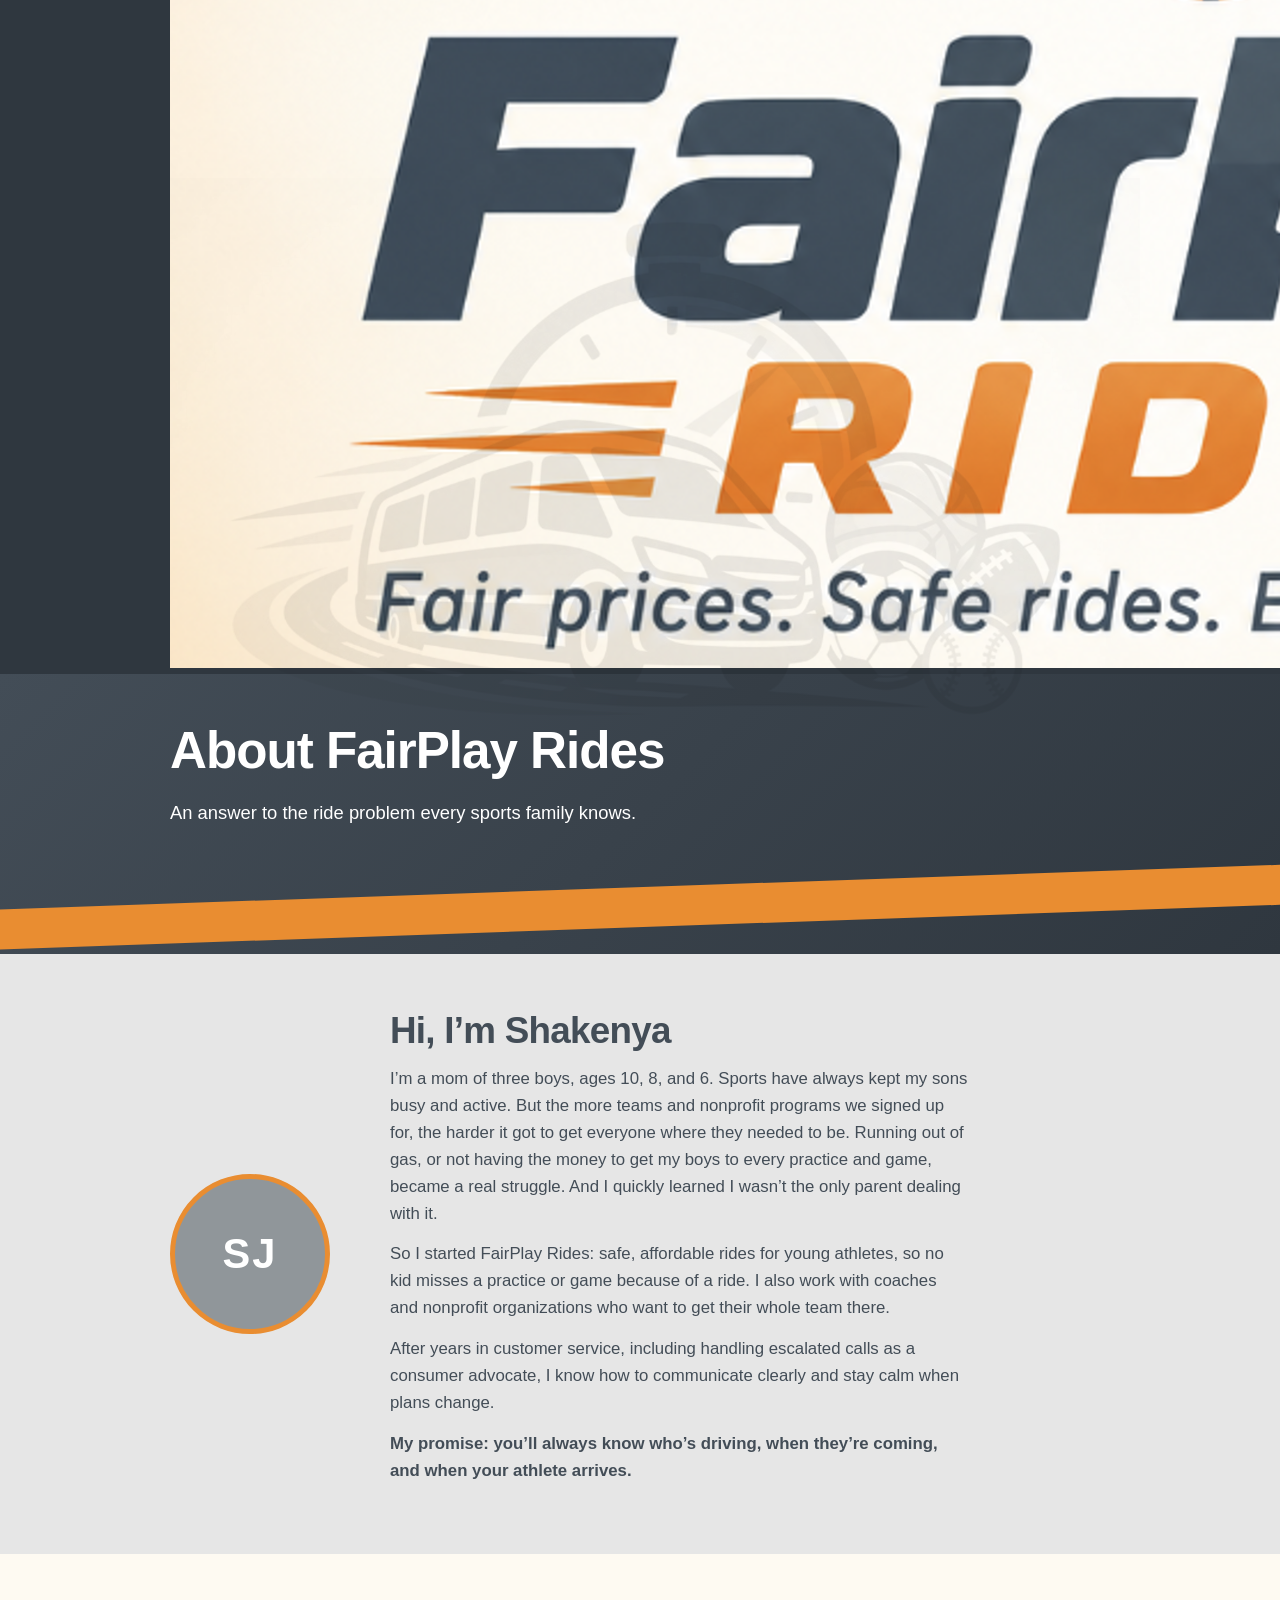
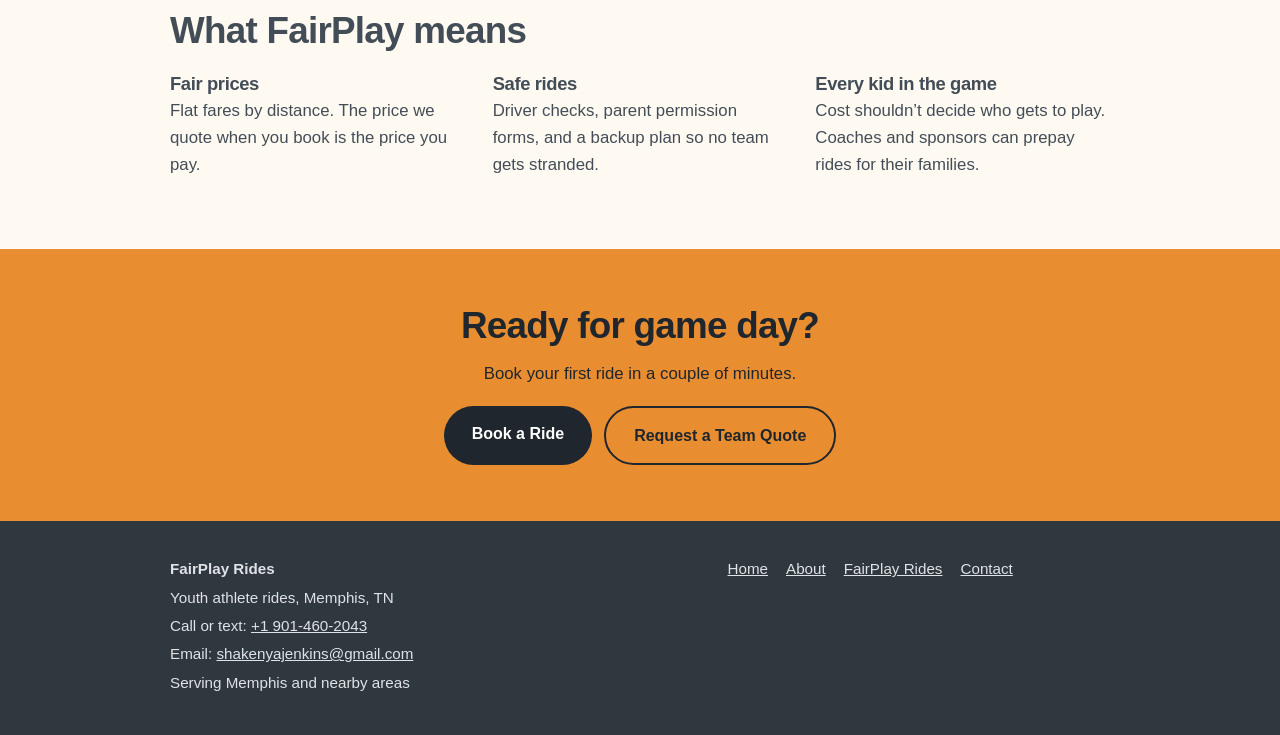
==== about.html @ e32a70b5 "update header links and logo for improved navigation and branding consistency" ====
<!DOCTYPE html>
<html lang="en">
<head>
<meta charset="utf-8">
<meta name="viewport" content="width=device-width, initial-scale=1">
<!-- EDIT: the title shown on the browser tab -->
<title>About | FairPlay Rides</title>
<meta name="description" content="Meet the mom behind FairPlay Rides, safe and affordable rides for young athletes in Memphis.">
<link rel="stylesheet" href="styles.css">
<link rel="stylesheet" href="branding.css">
</head>
<body>
<!-- ============ HEADER ============ -->
<!-- EDIT: every "Book a Ride" button points to #contact for now.
     WHEN your Jotform is ready: search this file for  href="#contact"  on the
     Book a Ride buttons and replace it with your Jotform link. -->
<header class="site-header">
  <div class="wrap">
    <a class="logo" href="#top" aria-label="FairPlay Rides home">
      <img src="2logo.png" alt="FairPlay Rides">
    </a>
    <button class="menu-btn" aria-expanded="false" aria-controls="nav">Menu</button>
    <nav id="nav" aria-label="Main">
      <a href="#how">How It Works</a>
      <a href="#pricing">Pricing</a>
      <a href="#safety">Safety and Trust</a>
      <a href="#teams">Teams and Sponsors</a>
      <a href="#faq">FAQ</a>
      <a href="#about">About</a>
      <a class="btn btn-orange" href="#contact">Book a Ride</a>
    </nav>
  </div>
</header>


<main>
<section class="hero small">
  <div class="wrap">
    <h1>About FairPlay Rides</h1>
    <p class="sub lead">An answer to the ride problem every sports family knows.</p>
  </div>
</section>

<section class="about">
  <div class="wrap">
    <!-- WHEN your photo is ready: delete the placeholder <div> below and put this line in its place
         (change the file name if yours differs):
         <img class="photo" src="photo.jpg" alt="Photo of Shakenya Jenkins, owner of FairPlay Rides"> -->
    <div class="photo" role="img" aria-label="Placeholder for Shakenya Jenkins photo">SJ</div>
    <div>
      <h2>Hi, I’m Shakenya</h2>
      <!-- EDIT: your story. Remove the boys’ ages if you would rather not share them. -->
      <p>I’m a mom of three boys, ages 10, 8, and 6. Sports have always kept my sons busy and active. But the more teams and nonprofit programs we signed up for, the harder it got to get everyone where they needed to be. Running out of gas, or not having the money to get my boys to every practice and game, became a real struggle. And I quickly learned I wasn’t the only parent dealing with it.</p>
      <p>So I started FairPlay Rides: safe, affordable rides for young athletes, so no kid misses a practice or game because of a ride. I also work with coaches and nonprofit organizations who want to get their whole team there.</p>
      <p>After years in customer service, including handling escalated calls as a consumer advocate, I know how to communicate clearly and stay calm when plans change.</p>
      <p class="promise">My promise: you’ll always know who’s driving, when they’re coming, and when your athlete arrives.</p>
    </div>
  </div>
</section>

<section class="safety">
  <div class="wrap">
    <h2>What FairPlay means</h2>
    <div class="three">
      <div><h3>Fair prices</h3><p>Flat fares by distance. The price we quote when you book is the price you pay.</p></div>
      <!-- ONLY KEEP these safety words once checks, permission forms, and the backup plan are in place -->
      <div><h3>Safe rides</h3><p>Driver checks, parent permission forms, and a backup plan so no team gets stranded.</p></div>
      <div><h3>Every kid in the game</h3><p>Cost shouldn’t decide who gets to play. Coaches and sponsors can prepay rides for their families.</p></div>
    </div>
  </div>
</section>

<section class="final">
  <div class="wrap">
    <h2>Ready for game day?</h2>
    <p>Book your first ride in a couple of minutes.</p>
    <div class="btn-row">
      <a class="btn btn-orange" href="contact.html">Book a Ride</a>
      <a class="btn btn-outline" href="contact.html">Request a Team Quote</a>
    </div>
  </div>
</section>
</main>

<footer>
  <div class="wrap">
    <div>
      <p><b>FairPlay Rides</b></p>
      <p>Youth athlete rides, Memphis, TN</p>
      <!-- EDIT: phone appears twice (tel: link AND visible text); email appears twice (mailto: link AND visible text) -->
      <p>Call or text: <a href="tel:+19014602043">+1 901-460-2043</a></p>
      <p>Email: <a href="mailto:shakenyajenkins@gmail.com">shakenyajenkins@gmail.com</a></p>
      <p>Serving Memphis and nearby areas</p>
    </div>
    <ul>
      <li><a href="index.html">Home</a></li>
      <li><a href="about.html">About</a></li>
      <li><a href="fairplay-rides.html">FairPlay Rides</a></li>
      <li><a href="contact.html">Contact</a></li>
    </ul>
  </div>
</footer>

<!-- STICKY BAR (phones) -->
<div class="bar"><a class="btn btn-orange" href="contact.html">Book a Ride</a></div>

<script src="script.js"></script>
</body>
</html>
---- styles.css ----
/* OPTIONAL: use your real Sprite Graffiti font.
   1. Put your font file (for example SpriteGraffiti.woff2) in this same folder.
   2. Copy the block below OUTSIDE this comment and match the file name:

   @font-face {
     font-family: "Sprite Graffiti";
     src: url("SpriteGraffiti.woff2") format("woff2");
     font-display: swap;
   }
*/

/* COLORS: change a color once here and it updates everywhere */
:root {
  --blue: #434d57;      /* gray blue: main color */
  --deep: #2f373f;      /* darker gray blue: dark sections */
  --orange: #e98d31;    /* Game Day Orange: accents and buttons */
  --gray: #90969a;      /* gray: secondary text */
  --page: #e6e6e6;      /* light gray page background */
  --card: #fefaf2;      /* light orange cream sections */
  --ink: #1f262d;       /* text on orange buttons */
}

* { box-sizing: border-box; }
html { scroll-behavior: smooth; scroll-padding-top: 76px; }
@media (prefers-reduced-motion: reduce) { html { scroll-behavior: auto; } }

body {
  margin: 0;
  background: var(--page);
  color: var(--blue);
  font-family: "Trebuchet MS", Verdana, sans-serif;
  font-size: 1.05rem;
  line-height: 1.6;
}

/* Headings use Sprite Graffiti if you added it, otherwise a bold fallback */
h1, h2, h3, .logo {
  font-family: "Sprite Graffiti", "Trebuchet MS", Verdana, sans-serif;
  letter-spacing: -0.02em;
  line-height: 1.15;
  margin: 0;
}
h2 { font-size: clamp(1.6rem, 4.5vw, 2.3rem); margin-bottom: 14px; }
h3 { font-size: 1.15rem; margin-bottom: 4px; }
p { margin: 0 0 14px; max-width: 62ch; }
a { color: inherit; }
a:focus-visible, button:focus-visible, summary:focus-visible {
  outline: 3px solid var(--orange);
  outline-offset: 3px;
}

.wrap { max-width: 980px; margin: 0 auto; padding: 0 20px; }
section { padding: 56px 0; }

/* BUTTONS */
.btn {
  display: inline-block;
  padding: 15px 28px;
  border-radius: 999px;
  font-weight: bold;
  font-size: 1rem;
  text-decoration: none;
  text-align: center;
}
.btn-orange { background: var(--orange); color: var(--ink); }
.btn-outline { border: 2px solid currentColor; }
.btn-row { display: flex; flex-wrap: wrap; gap: 12px; margin-top: 8px; }

/* HEADER */
.site-header {
  position: sticky; top: 0; z-index: 10;
  background: var(--deep); color: #fff;
}
.site-header .wrap {
  display: flex; align-items: center; justify-content: space-between;
  min-height: 64px;
}
.logo { font-size: 1.5rem; text-decoration: none; letter-spacing: -0.04em; }
.logo span { color: var(--orange); text-shadow: -2px 2px 0 var(--gray); }
.menu-btn {
  background: none; border: 2px solid rgba(255,255,255,.5); color: #fff;
  border-radius: 8px; padding: 8px 12px; font: inherit; font-size: .95rem; cursor: pointer;
}
#nav {
  display: none;
  position: absolute; top: 64px; left: 0; right: 0;
  background: var(--deep); padding: 8px 20px 20px;
  flex-direction: column; gap: 2px;
}
#nav.open { display: flex; }
#nav a { text-decoration: none; padding: 12px 0; border-bottom: 1px solid rgba(255,255,255,.12); }
#nav a.btn { margin-top: 12px; border: 0; }
#nav a[aria-current="page"] { color: var(--orange); font-weight: bold; }
@media (min-width: 860px) {
  .menu-btn { display: none; }
  #nav { display: flex; position: static; flex-direction: row; align-items: center; gap: 22px; padding: 0; background: none; }
  #nav a { padding: 0; border: 0; font-size: .95rem; }
  #nav a.btn { margin: 0; padding: 10px 20px; }
}

/* HERO */
.hero {
  position: relative; overflow: hidden;
  background: linear-gradient(135deg, var(--blue) 0%, var(--deep) 100%);
  color: #fff;
  padding: 64px 0 112px;
}
.hero:after {
  content: ""; position: absolute; left: -10%; right: -10%; bottom: 0;
  height: 40px; background: var(--orange);
  transform: skewY(-2deg); transform-origin: left bottom;
}
.hero h1 { font-size: clamp(2.2rem, 8vw, 4rem); max-width: 13em; margin-bottom: 18px; }
.hero .sub { font-size: 1.15rem; max-width: 34em; margin-bottom: 26px; }
.hero .help { font-size: .95rem; margin: 18px 0 0; }

/* TRUST STRIP */
.trust { background: var(--card); padding: 32px 0; }
.trust .wrap { display: grid; gap: 22px; }
.trust p { margin: 0; font-size: .97rem; }
@media (min-width: 760px) {
  .trust .wrap { grid-template-columns: repeat(3, 1fr); gap: 0; }
  .trust .wrap > div { padding: 0 24px; border-left: 3px solid var(--orange); }
  .trust .wrap > div:first-child { padding-left: 0; border-left: 0; }
}

/* HOW IT WORKS */
.steps { list-style: none; padding: 0; margin: 22px 0 30px; display: grid; gap: 16px; counter-reset: s; }
.steps li { counter-increment: s; padding-left: 52px; position: relative; }
.steps li:before {
  content: counter(s);
  position: absolute; left: 0; top: 0;
  width: 38px; height: 38px; border-radius: 50%;
  background: var(--blue); color: #fff; font-weight: bold;
  display: flex; align-items: center; justify-content: center;
}
.steps b { display: block; }
@media (min-width: 760px) { .steps { grid-template-columns: repeat(3, 1fr); gap: 28px; } }
.serve { border-left: 5px solid var(--orange); padding-left: 18px; }

/* FARE BOARD (pricing) */
.fares { background: var(--deep); color: #fff; }
.fares h2 { color: #fff; }
.board { overflow-x: auto; margin: 22px 0 10px; }
table { width: 100%; min-width: 560px; border-collapse: collapse; }
th, td { text-align: left; padding: 14px 12px; border-bottom: 1px solid rgba(255,255,255,.18); }
th { font-weight: normal; color: #c9ced2; font-size: .9rem; }
td.price { color: var(--orange); font-size: 1.5rem; font-family: "Sprite Graffiti", "Trebuchet MS", Verdana, sans-serif; }
.fares ul { padding-left: 20px; margin: 18px 0; max-width: 62ch; }
.fares li { margin-bottom: 6px; }
.example { background: rgba(255,255,255,.08); border-radius: 12px; padding: 14px 18px; max-width: 62ch; }

/* SAFETY */
.safety { background: var(--card); }
.checks { list-style: none; padding: 0; margin: 18px 0 24px; display: grid; gap: 10px; max-width: 62ch; }
.checks li { padding-left: 34px; position: relative; }
.checks li:before {
  content: ""; position: absolute; left: 4px; top: .35em;
  width: 8px; height: 15px; border: solid var(--orange); border-width: 0 4px 4px 0;
  transform: rotate(40deg);
}

/* TEAMS AND SPONSORS */
.teams { background: var(--blue); color: #fff; }
.teams h2 { color: #fff; }

/* ABOUT */
.about .wrap { display: grid; gap: 26px; align-items: center; }
.photo {
  width: 160px; height: 160px; border-radius: 50%; object-fit: cover;
  border: 5px solid var(--orange); display: flex; align-items: center; justify-content: center;
  background: var(--gray); color: #fff; font-size: 2.6rem; font-weight: bold; letter-spacing: 2px;
}
.promise { font-weight: bold; }
@media (min-width: 760px) { .about .wrap { grid-template-columns: 180px 1fr; gap: 40px; } }

/* FAQ */
.faq { background: var(--card); }
details { border-bottom: 1px solid #ddd2bd; padding: 14px 0; max-width: 70ch; }
summary { cursor: pointer; font-weight: bold; }
details p { margin: 10px 0 0; }

/* FINAL CALL TO ACTION AND FOOTER */
.final { background: var(--orange); color: var(--ink); text-align: center; }
.final p { margin: 0 auto 18px; }
.final .btn-row { justify-content: center; }
.final .btn-orange { background: var(--ink); color: #fff; }
.final .btn-outline { color: var(--ink); }
footer { background: var(--deep); color: #dfe3e6; padding: 36px 0 90px; font-size: .95rem; }
footer .wrap { display: grid; gap: 22px; }
footer p { margin: 0 0 4px; }
footer ul { list-style: none; padding: 0; margin: 0; display: flex; flex-wrap: wrap; gap: 8px 18px; }
@media (min-width: 760px) { footer .wrap { grid-template-columns: 1.4fr 1fr; } footer { padding-bottom: 36px; } }

/* STICKY "BOOK A RIDE" BAR (phones only) */
.bar { display: none; }
@media (max-width: 759px) {
  .bar {
    display: block; position: fixed; left: 0; right: 0; bottom: 0; z-index: 9;
    background: var(--deep); padding: 12px 16px calc(12px + env(safe-area-inset-bottom, 0px));
  }
  .bar a { display: block; }
  .btn-row .btn { width: 100%; }
}

/* EXTRA STYLES FOR THE OTHER PAGES */
.hero.small { padding: 48px 0 100px; }
.hero.small h1 { font-size: clamp(2rem, 7vw, 3.2rem); }
.lead { font-size: 1.15rem; }
.options { display: grid; gap: 18px; margin: 24px 0; }
.option { border-left: 5px solid var(--orange); padding-left: 18px; }
.option h3 { margin-bottom: 2px; }
.option p { margin: 0 0 8px; }
.big-link { font-size: 1.35rem; font-weight: bold; }
.three { display: grid; gap: 22px; margin-top: 20px; }
@media (min-width: 760px) { .three { grid-template-columns: repeat(3, 1fr); gap: 28px; } }
.note { background: var(--card); border-radius: 12px; padding: 16px 20px; max-width: 62ch; }
---- branding.css ----
/* ==========================================================
   BRANDING.CSS  (logo and background silhouette)
   Put this file in the same folder as your pages, next to
   styles.css, 2logo.png and 3logo.png.
   Each page needs this line in its <head>, AFTER styles.css:
   <link rel="stylesheet" href="branding.css">
   ========================================================== */

:root {
  /* EDIT: how strong the background silhouette is.
     0.05 = barely there, 0.08 = soft (recommended), 0.15 = bold */
  --silhouette-strength: 0.11;
}

/* ---------- 1. BACKGROUND SILHOUETTE (3logo.png) ----------
   One big faint copy of the van, stopwatch, and sports balls sits
   behind the page content on EVERY page that links this file. It stays
   in place while the page scrolls, and clicks pass right through it.
   It is turned gray and blended into the page so it reads like a
   silhouette, not a picture. */
body::before {
  content: "";
  position: fixed;
  inset: 0;
  z-index: 50;
  pointer-events: none;
  background: url("3logo.png") center / min(96vw, 1000px) auto no-repeat;
  filter: grayscale(1);
  mix-blend-mode: multiply;     /* the picture's cream background disappears */
  opacity: var(--silhouette-strength);
}

/* On phones, make the silhouette a little larger so it still shows */
@media (max-width: 759px) {
  body::before { background-size: 150vw auto; }
}

/* Printing: no silhouette */
@media print {
  body::before { display: none; }
}

/* ---------- 2. HOMEPAGE LOGO (2logo.png) ----------
   The logo image has a cream background, so it sits on a rounded
   cream plate that looks good on the dark blue hero. */
.hero-grid { display: grid; gap: 28px; align-items: center; }
.hero-grid .logo-plate { order: -1; }          /* logo first on phones */
.logo-plate {
  background: var(--card);
  border-radius: 20px;
  border-top: 8px solid var(--orange);
  padding: 10px 14px;
  max-width: 340px;
  box-shadow: 0 12px 32px rgba(0, 0, 0, .25);
}
.logo-plate img {
  display: block;
  width: 100%;
  height: auto;          /* keeps the logo's shape, no stretching */
}
@media (min-width: 860px) {
  .hero-grid { grid-template-columns: 1.15fr 1fr; gap: 48px; }
  .hero-grid .logo-plate { order: 0; max-width: 440px; justify-self: end; }
}
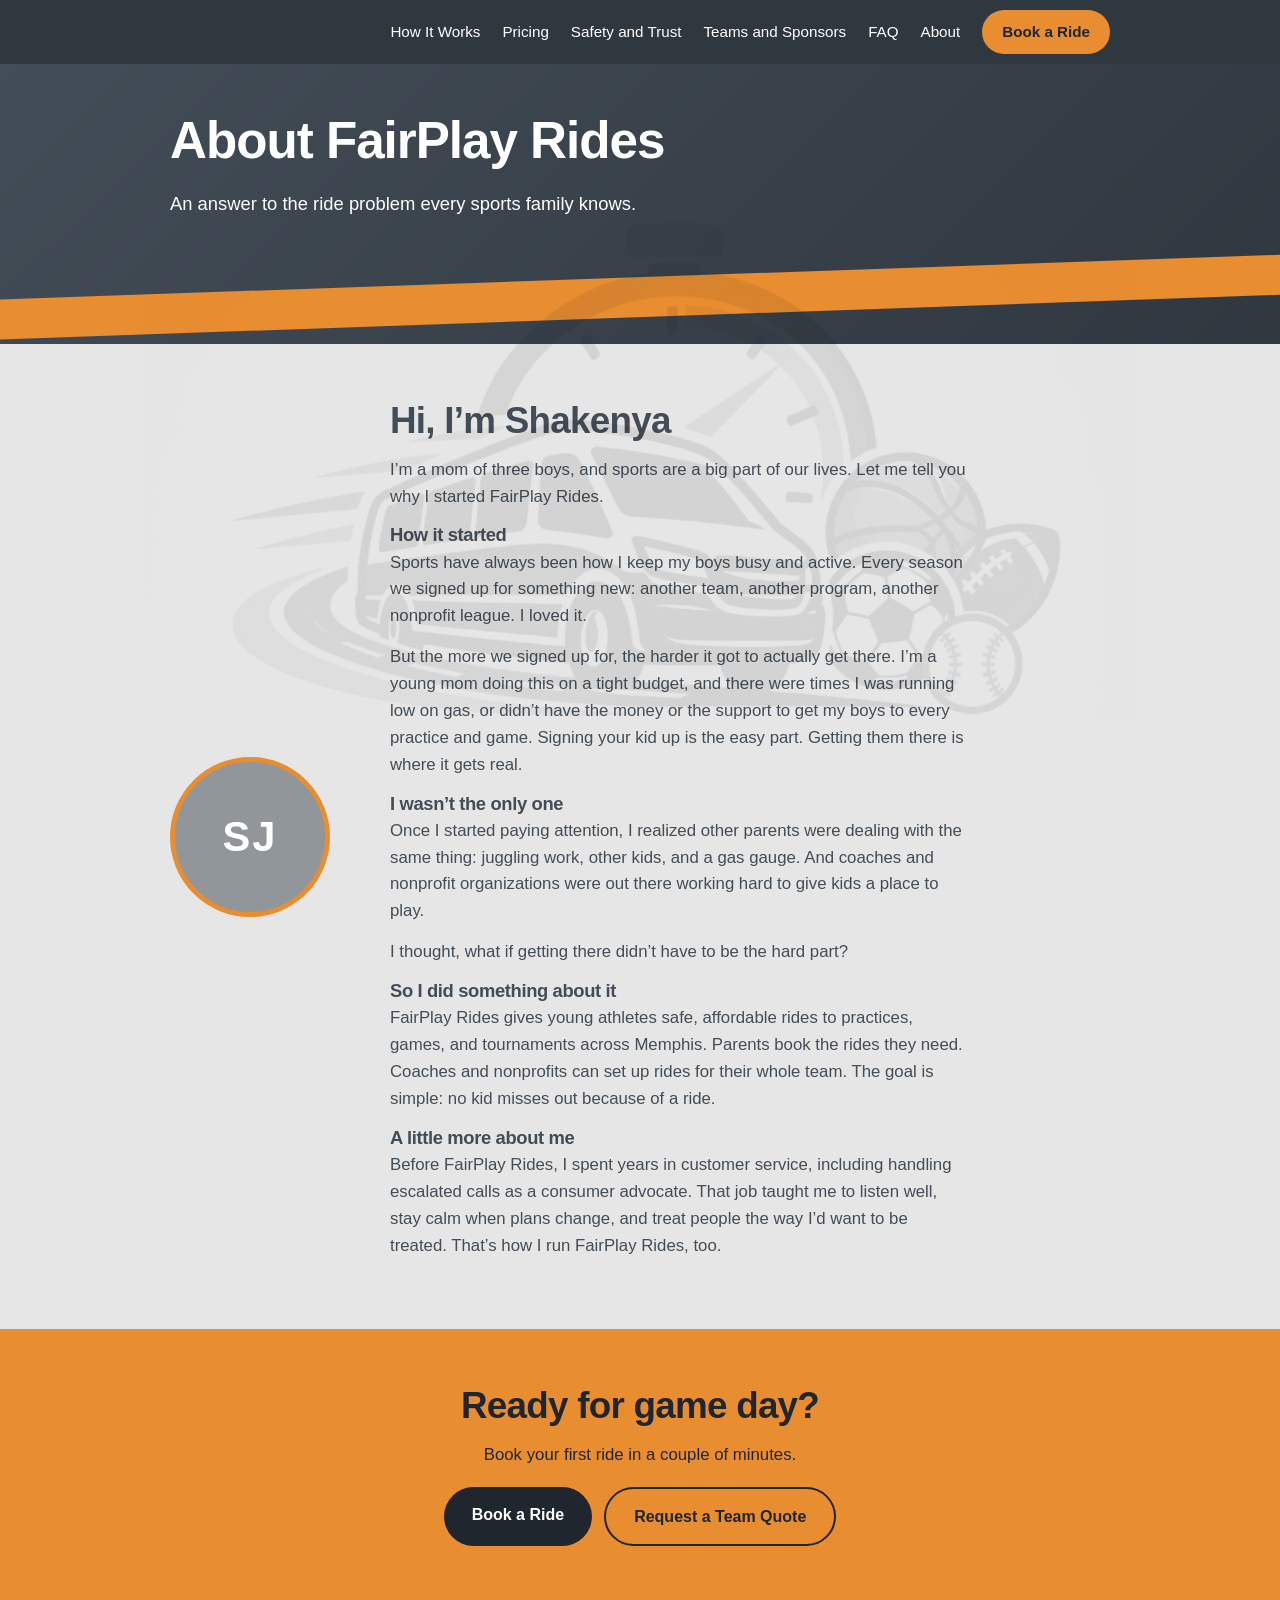
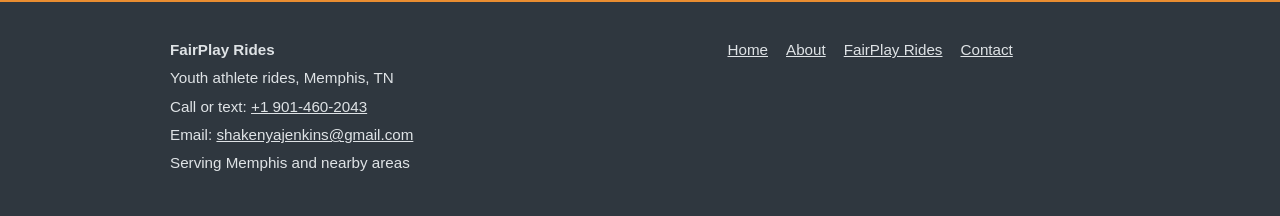
==== commit b9980aaf: "revise about section for clarity and personal storytelling" ====
--- a/about.html
+++ b/about.html
@@ -17,7 +17,6 @@
 <header class="site-header">
   <div class="wrap">
     <a class="logo" href="#top" aria-label="FairPlay Rides home">
-      <img src="2logo.png" alt="FairPlay Rides">
     </a>
     <button class="menu-btn" aria-expanded="false" aria-controls="nav">Menu</button>
     <nav id="nav" aria-label="Main">
@@ -50,22 +49,23 @@
     <div>
       <h2>Hi, I’m Shakenya</h2>
       <!-- EDIT: your story. Remove the boys’ ages if you would rather not share them. -->
-      <p>I’m a mom of three boys, ages 10, 8, and 6. Sports have always kept my sons busy and active. But the more teams and nonprofit programs we signed up for, the harder it got to get everyone where they needed to be. Running out of gas, or not having the money to get my boys to every practice and game, became a real struggle. And I quickly learned I wasn’t the only parent dealing with it.</p>
-      <p>So I started FairPlay Rides: safe, affordable rides for young athletes, so no kid misses a practice or game because of a ride. I also work with coaches and nonprofit organizations who want to get their whole team there.</p>
-      <p>After years in customer service, including handling escalated calls as a consumer advocate, I know how to communicate clearly and stay calm when plans change.</p>
-      <p class="promise">My promise: you’ll always know who’s driving, when they’re coming, and when your athlete arrives.</p>
-    </div>
-  </div>
-</section>
-
-<section class="safety">
-  <div class="wrap">
-    <h2>What FairPlay means</h2>
-    <div class="three">
-      <div><h3>Fair prices</h3><p>Flat fares by distance. The price we quote when you book is the price you pay.</p></div>
-      <!-- ONLY KEEP these safety words once checks, permission forms, and the backup plan are in place -->
-      <div><h3>Safe rides</h3><p>Driver checks, parent permission forms, and a backup plan so no team gets stranded.</p></div>
-      <div><h3>Every kid in the game</h3><p>Cost shouldn’t decide who gets to play. Coaches and sponsors can prepay rides for their families.</p></div>
+      <p>I’m a mom of three boys, and sports are a big part of our lives. Let me tell you why I started FairPlay Rides.</p>
+ 
+      <h3>How it started</h3>
+      <p>Sports have always been how I keep my boys busy and active. Every season we signed up for something new: another team, another program, another nonprofit league. I loved it.</p>
+      <p>But the more we signed up for, the harder it got to actually get there. I’m a young mom doing this on a tight budget, and there were times I was running low on gas, or didn’t have the money or the support to get my boys to every practice and game. Signing your kid up is the easy part. Getting them there is where it gets real.</p>
+      <!-- OPTIONAL: add one true moment here, like a game you almost missed, as a new <p> paragraph.
+           A real detail builds more trust than anything else on this page. -->
+ 
+      <h3>I wasn’t the only one</h3>
+      <p>Once I started paying attention, I realized other parents were dealing with the same thing: juggling work, other kids, and a gas gauge. And coaches and nonprofit organizations were out there working hard to give kids a place to play.</p>
+      <p>I thought, what if getting there didn’t have to be the hard part?</p>
+ 
+      <h3>So I did something about it</h3>
+      <p>FairPlay Rides gives young athletes safe, affordable rides to practices, games, and tournaments across Memphis. Parents book the rides they need. Coaches and nonprofits can set up rides for their whole team. The goal is simple: no kid misses out because of a ride.</p>
+ 
+      <h3>A little more about me</h3>
+      <p>Before FairPlay Rides, I spent years in customer service, including handling escalated calls as a consumer advocate. That job taught me to listen well, stay calm when plans change, and treat people the way I’d want to be treated. That’s how I run FairPlay Rides, too.</p>
     </div>
   </div>
 </section>
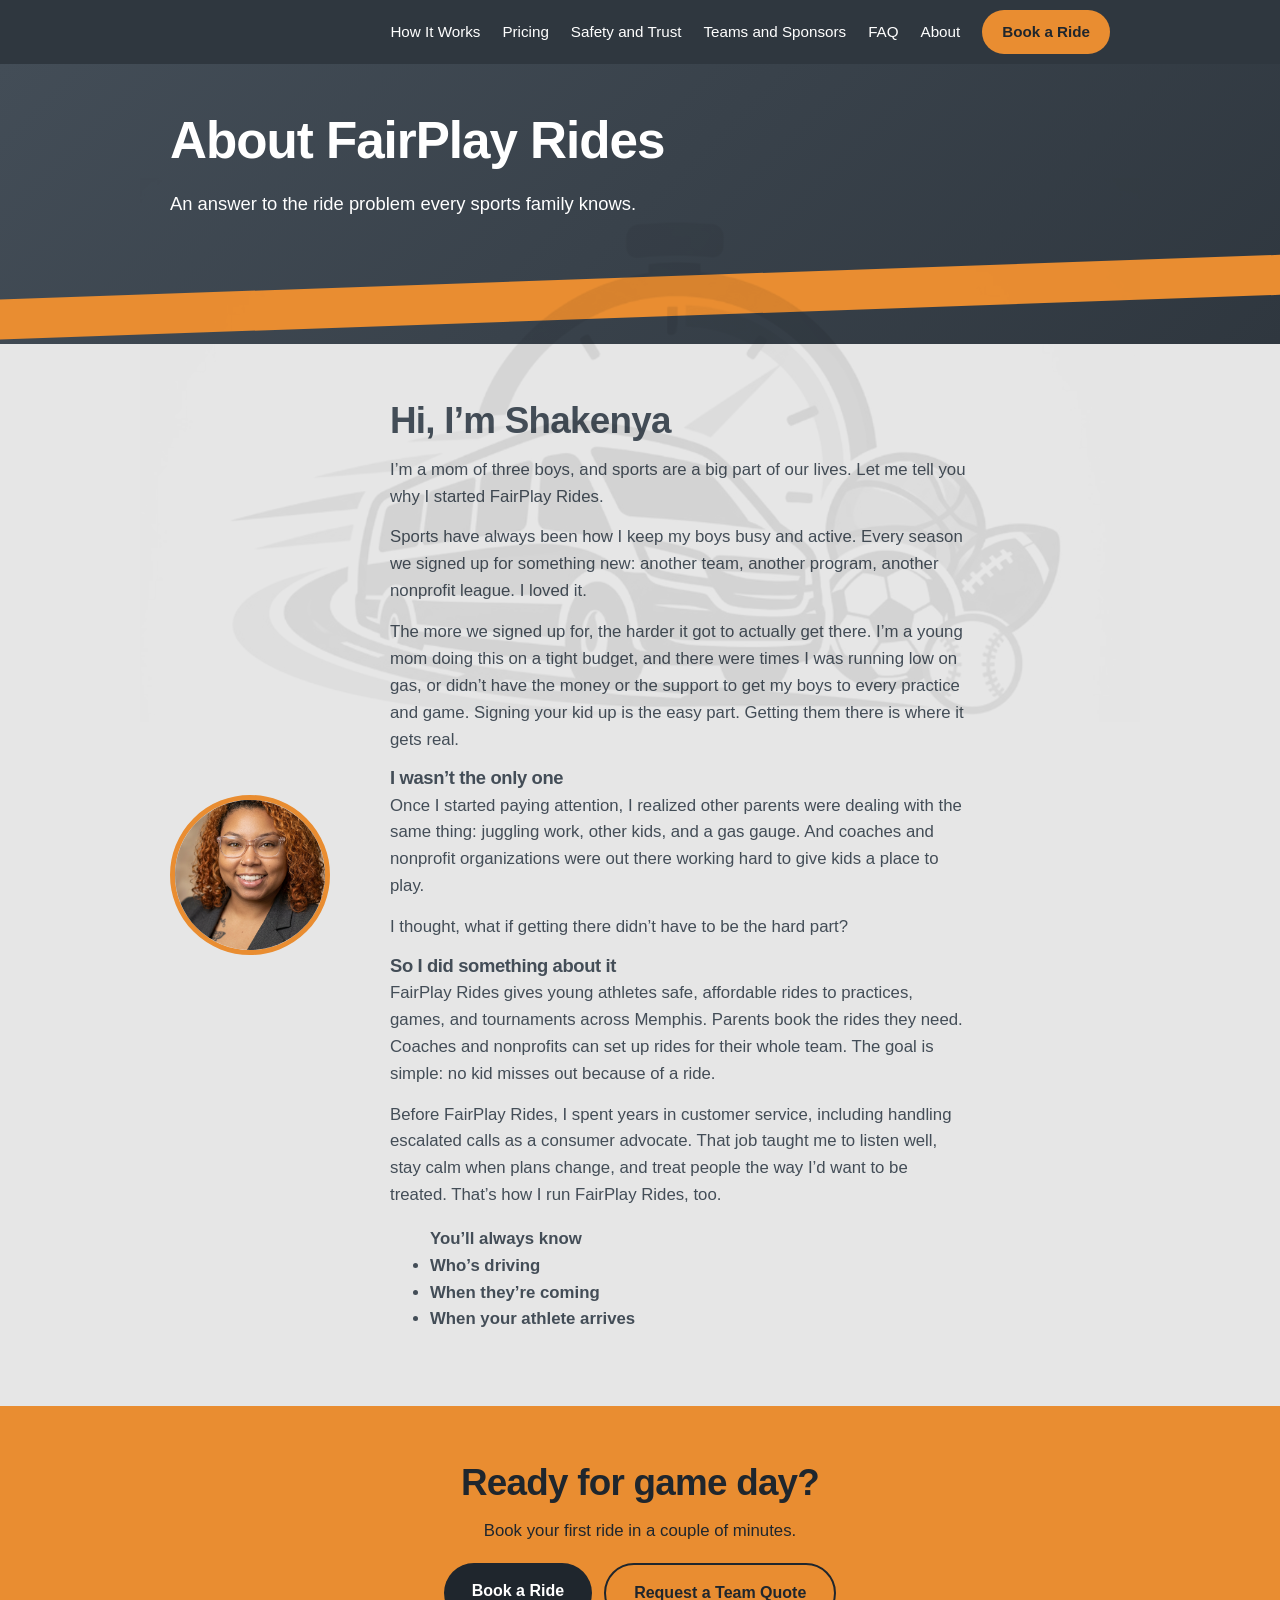
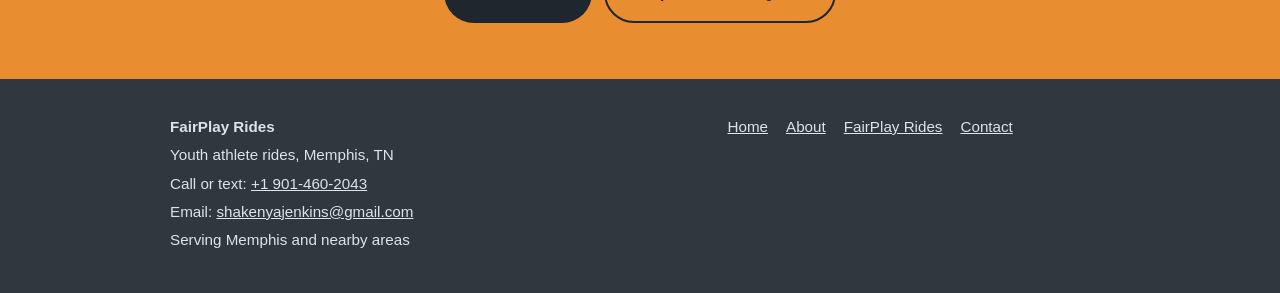
==== commit 3528f6ea: "refactor about section: streamline content and enhance personal storytelling" ====
--- a/about.html
+++ b/about.html
@@ -40,32 +40,28 @@
   </div>
 </section>
 
-<section class="about">
+<section class="about" id="about">
   <div class="wrap">
-    <!-- WHEN your photo is ready: delete the placeholder <div> below and put this line in its place
-         (change the file name if yours differs):
-         <img class="photo" src="photo.jpg" alt="Photo of Shakenya Jenkins, owner of FairPlay Rides"> -->
-    <div class="photo" role="img" aria-label="Placeholder for Shakenya Jenkins photo">SJ</div>
+    <img class="photo" src="photo.jpg.png" alt="Photo of Shakenya Jenkins, owner of FairPlay Rides">
     <div>
       <h2>Hi, I’m Shakenya</h2>
-      <!-- EDIT: your story. Remove the boys’ ages if you would rather not share them. -->
       <p>I’m a mom of three boys, and sports are a big part of our lives. Let me tell you why I started FairPlay Rides.</p>
- 
-      <h3>How it started</h3>
       <p>Sports have always been how I keep my boys busy and active. Every season we signed up for something new: another team, another program, another nonprofit league. I loved it.</p>
-      <p>But the more we signed up for, the harder it got to actually get there. I’m a young mom doing this on a tight budget, and there were times I was running low on gas, or didn’t have the money or the support to get my boys to every practice and game. Signing your kid up is the easy part. Getting them there is where it gets real.</p>
-      <!-- OPTIONAL: add one true moment here, like a game you almost missed, as a new <p> paragraph.
-           A real detail builds more trust than anything else on this page. -->
- 
-      <h3>I wasn’t the only one</h3>
+      <p>The more we signed up for, the harder it got to actually get there. I’m a young mom doing this on a tight budget, and there were times I was running low on gas, or didn’t have the money or the support to get my boys to every practice and game. Signing your kid up is the easy part. Getting them there is where it gets real.</p>
+       <h3>I wasn’t the only one</h3>
       <p>Once I started paying attention, I realized other parents were dealing with the same thing: juggling work, other kids, and a gas gauge. And coaches and nonprofit organizations were out there working hard to give kids a place to play.</p>
       <p>I thought, what if getting there didn’t have to be the hard part?</p>
  
       <h3>So I did something about it</h3>
       <p>FairPlay Rides gives young athletes safe, affordable rides to practices, games, and tournaments across Memphis. Parents book the rides they need. Coaches and nonprofits can set up rides for their whole team. The goal is simple: no kid misses out because of a ride.</p>
  
-      <h3>A little more about me</h3>
       <p>Before FairPlay Rides, I spent years in customer service, including handling escalated calls as a consumer advocate. That job taught me to listen well, stay calm when plans change, and treat people the way I’d want to be treated. That’s how I run FairPlay Rides, too.</p>
+     
+      <ul class="promise">You’ll always know  
+        <li>Who’s driving</li>
+                <li>When they’re coming</li>
+        <li>When your athlete arrives</li>
+      </ul>
     </div>
   </div>
 </section>
@@ -105,5 +101,6 @@
 <div class="bar"><a class="btn btn-orange" href="contact.html">Book a Ride</a></div>
 
 <script src="script.js"></script>
+<script src="about.js"></script>
 </body>
 </html>
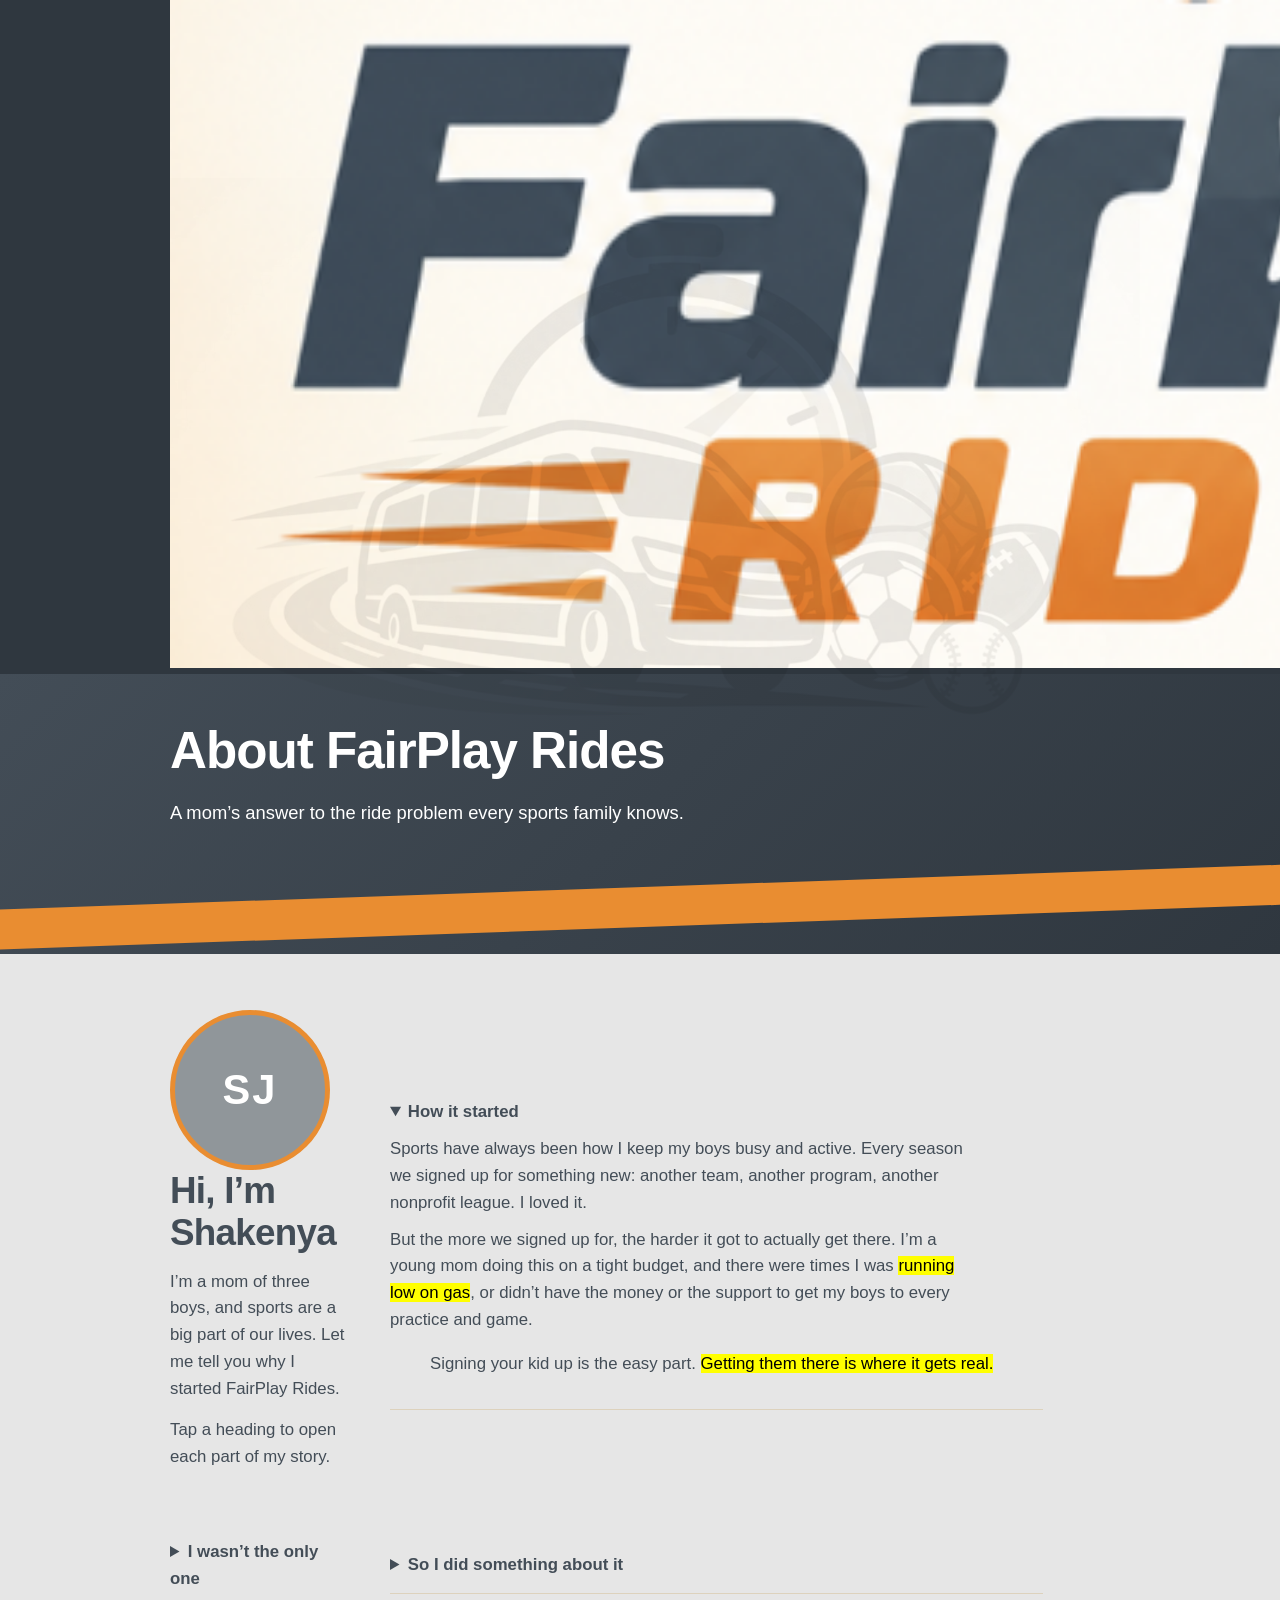
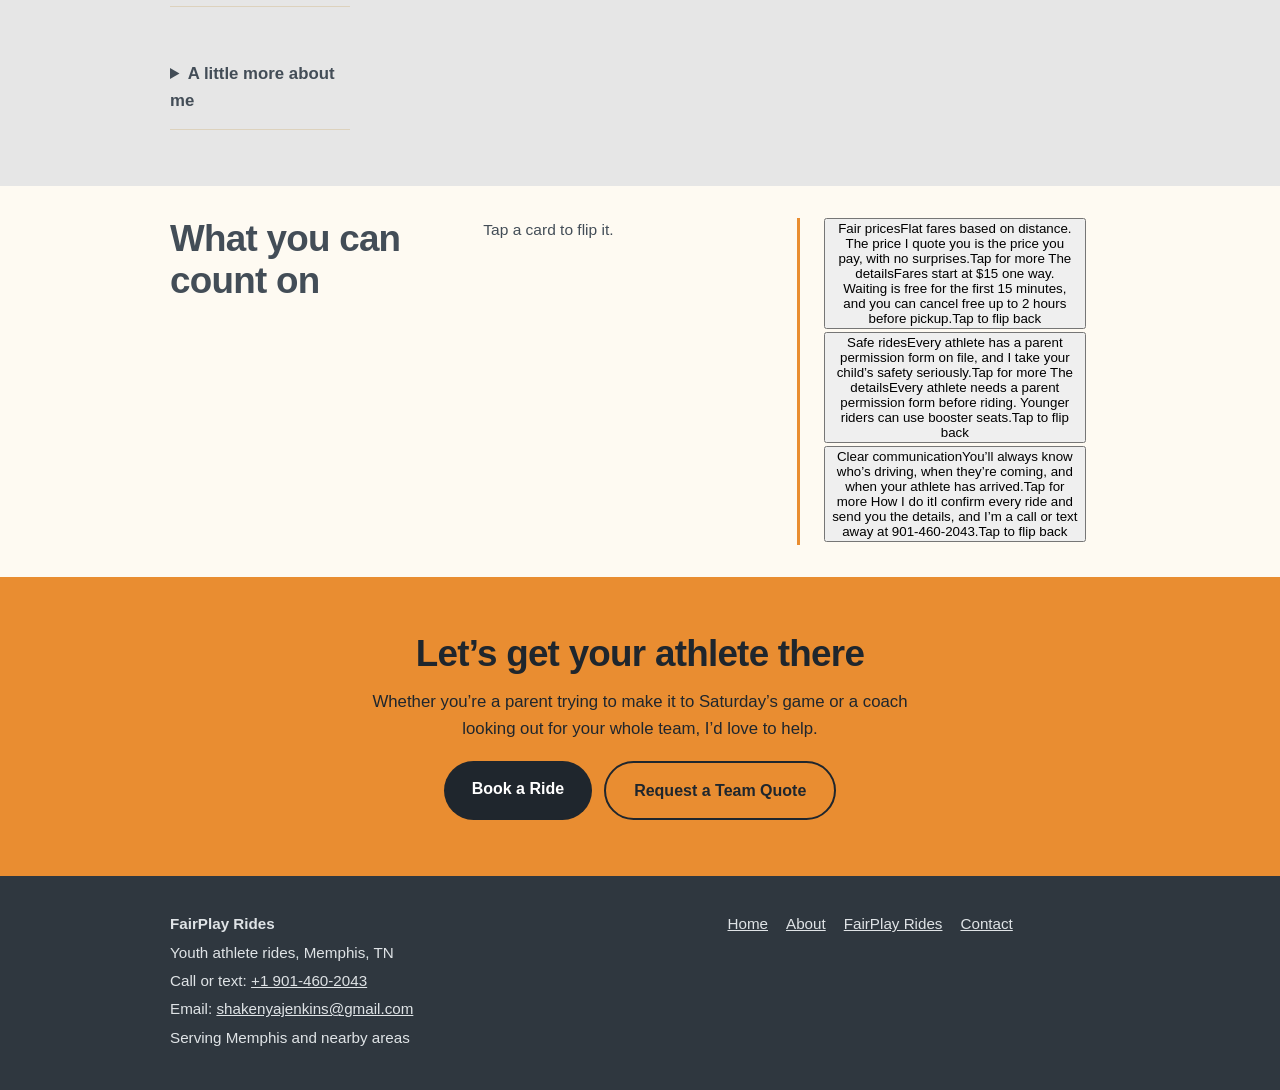
==== commit 5fd6d9c3: "feat: add About and FairPlay Rides pages with structured content and navigation" ====
--- a/about.html
+++ b/about.html
@@ -3,73 +3,126 @@
 <head>
 <meta charset="utf-8">
 <meta name="viewport" content="width=device-width, initial-scale=1">
+
 <!-- EDIT: the title shown on the browser tab -->
 <title>About | FairPlay Rides</title>
 <meta name="description" content="Meet the mom behind FairPlay Rides, safe and affordable rides for young athletes in Memphis.">
+
 <link rel="stylesheet" href="styles.css">
 <link rel="stylesheet" href="branding.css">
+<!-- Lets the slide-in effects switch on. Leave this line here. -->
+<script>document.documentElement.className += " js";</script>
 </head>
+
 <body>
-<!-- ============ HEADER ============ -->
-<!-- EDIT: every "Book a Ride" button points to #contact for now.
-     WHEN your Jotform is ready: search this file for  href="#contact"  on the
-     Book a Ride buttons and replace it with your Jotform link. -->
+<!-- MENU: same menu on every page. Change a label (the words) or a link (the file name) here. -->
 <header class="site-header">
   <div class="wrap">
-    <a class="logo" href="#top" aria-label="FairPlay Rides home">
+    <a class="logo" href="index.html" aria-label="FairPlay Rides home">
+      <img src="2logo.png" alt="FairPlay Rides" width="2095" height="668">
     </a>
     <button class="menu-btn" aria-expanded="false" aria-controls="nav">Menu</button>
     <nav id="nav" aria-label="Main">
-      <a href="#how">How It Works</a>
-      <a href="#pricing">Pricing</a>
-      <a href="#safety">Safety and Trust</a>
-      <a href="#teams">Teams and Sponsors</a>
-      <a href="#faq">FAQ</a>
-      <a href="#about">About</a>
-      <a class="btn btn-orange" href="#contact">Book a Ride</a>
+      <a href="index.html">Home</a>
+      <a href="about.html" aria-current="page">About</a>
+      <a href="fairplay-rides.html">FairPlay Rides</a>
+      <a href="contact.html">Contact</a>
+      <a class="btn btn-orange" href="contact.html">Book a Ride</a>
     </nav>
   </div>
 </header>
 
+<main>
 
-<main>
 <section class="hero small">
   <div class="wrap">
     <h1>About FairPlay Rides</h1>
-    <p class="sub lead">An answer to the ride problem every sports family knows.</p>
+    <p class="sub lead">A mom’s answer to the ride problem every sports family knows.</p>
   </div>
 </section>
 
-<section class="about" id="about">
+<section class="about jersey">
   <div class="wrap">
-    <img class="photo" src="photo.jpg.png" alt="Photo of Shakenya Jenkins, owner of FairPlay Rides">
-    <div>
-      <h2>Hi, I’m Shakenya</h2>
-      <p>I’m a mom of three boys, and sports are a big part of our lives. Let me tell you why I started FairPlay Rides.</p>
-      <p>Sports have always been how I keep my boys busy and active. Every season we signed up for something new: another team, another program, another nonprofit league. I loved it.</p>
-      <p>The more we signed up for, the harder it got to actually get there. I’m a young mom doing this on a tight budget, and there were times I was running low on gas, or didn’t have the money or the support to get my boys to every practice and game. Signing your kid up is the easy part. Getting them there is where it gets real.</p>
-       <h3>I wasn’t the only one</h3>
-      <p>Once I started paying attention, I realized other parents were dealing with the same thing: juggling work, other kids, and a gas gauge. And coaches and nonprofit organizations were out there working hard to give kids a place to play.</p>
-      <p>I thought, what if getting there didn’t have to be the hard part?</p>
- 
-      <h3>So I did something about it</h3>
-      <p>FairPlay Rides gives young athletes safe, affordable rides to practices, games, and tournaments across Memphis. Parents book the rides they need. Coaches and nonprofits can set up rides for their whole team. The goal is simple: no kid misses out because of a ride.</p>
- 
-      <p>Before FairPlay Rides, I spent years in customer service, including handling escalated calls as a consumer advocate. That job taught me to listen well, stay calm when plans change, and treat people the way I’d want to be treated. That’s how I run FairPlay Rides, too.</p>
-     
-      <ul class="promise">You’ll always know  
-        <li>Who’s driving</li>
-                <li>When they’re coming</li>
-        <li>When your athlete arrives</li>
-      </ul>
+    <div class="intro">
+      <!-- WHEN your photo is ready: delete the placeholder <div> below and put this line in its place
+           (change the file name if yours differs):
+           <img class="photo" src="photo.jpg" alt="Photo of Shakenya Jenkins, owner of FairPlay Rides"> -->
+      <div class="photo" role="img" aria-label="Placeholder for Shakenya Jenkins photo">SJ</div>
+      <div>
+        <h2 class="reveal">Hi, I’m Shakenya</h2>
+        <p>I’m a mom of three boys, and sports are a big part of our lives. Let me tell you why I started FairPlay Rides.</p>
+        <p class="hint">Tap a heading to open each part of my story.</p>
+      </div>
+    </div>
+
+      <details class="play" open>
+        <summary><span class="t">How it started</span></summary>
+        <div class="play-body">
+          <p class="reveal">Sports have always been how I keep my boys busy and active. Every season we signed up for something new: another team, another program, another nonprofit league. I loved it.</p>
+          <p class="reveal">But the more we signed up for, the harder it got to actually get there. I’m a young mom doing this on a tight budget, and there were times I was <mark class="hl">running low on gas</mark>, or didn’t have the money or the support to get my boys to every practice and game.</p>
+          <blockquote class="pull reveal">Signing your kid up is the easy part. <mark class="hl">Getting them there is where it gets real.</mark></blockquote>
+          <!-- OPTIONAL: add one true moment here, like a game you almost missed, as a new <p class="reveal"> paragraph.
+               A real detail builds more trust than anything else on this page. -->
+        </div>
+      </details>
+      <details class="play">
+        <summary><span class="t">I wasn’t the only one</span></summary>
+        <div class="play-body">
+          <p class="reveal">Once I started paying attention, I realized other parents were dealing with the same thing: juggling work, other kids, and a gas gauge. And coaches and nonprofit organizations were out there working hard to <mark class="hl">give kids a place to play</mark>.</p>
+          <blockquote class="pull reveal">I thought, <mark class="hl">what if getting there didn’t have to be the hard part?</mark></blockquote>
+        </div>
+      </details>
+      <details class="play">
+        <summary><span class="t">So I did something about it</span></summary>
+        <div class="play-body">
+          <p class="reveal">FairPlay Rides gives young athletes <mark class="hl">safe, affordable rides</mark> to practices, games, and tournaments across Memphis. Parents book the rides they need. Coaches and nonprofits can set up rides for their whole team.</p>
+          <blockquote class="pull reveal">The goal is simple: <mark class="hl">no kid misses out because of a ride.</mark></blockquote>
+        </div>
+      </details>
+      <details class="play">
+        <summary><span class="t">A little more about me</span></summary>
+        <div class="play-body">
+          <p class="reveal">Before FairPlay Rides, I spent years in customer service, including handling escalated calls as a consumer advocate. That job taught me to <mark class="hl">listen well and stay calm when plans change</mark>.</p>
+          <blockquote class="pull reveal">Treat people <mark class="hl">the way I’d want to be treated.</mark></blockquote>
+          <p class="reveal">That’s how I run FairPlay Rides, too.</p>
+        </div>
+      </details>
+  </div>
+</section>
+
+<!-- ============ WHAT YOU CAN COUNT ON (flip cards) ============ -->
+<section class="trust jersey">
+  <div class="wrap">
+    <h2 class="reveal">What you can count on</h2>
+    <p class="hint">Tap a card to flip it.</p>
+    <div class="flips">
+      <button type="button" class="flip" aria-pressed="false">
+        <span class="flip-inner">
+          <span class="face front"><span class="flip-title">Fair prices</span><span class="flip-text">Flat fares based on distance. The price I quote you is the price you pay, with no surprises.</span><span class="flip-hint">Tap for more</span></span>
+          <span class="face back"><span class="flip-title">The details</span><span class="flip-text">Fares start at $15 one way. Waiting is free for the first 15 minutes, and you can cancel free up to 2 hours before pickup.</span><span class="flip-hint">Tap to flip back</span></span>
+        </span>
+      </button>
+      <!-- ONLY ADD driver checks, insurance, or backup drivers here once they are actually in place -->
+      <button type="button" class="flip" aria-pressed="false">
+        <span class="flip-inner">
+          <span class="face front"><span class="flip-title">Safe rides</span><span class="flip-text">Every athlete has a parent permission form on file, and I take your child’s safety seriously.</span><span class="flip-hint">Tap for more</span></span>
+          <span class="face back"><span class="flip-title">The details</span><span class="flip-text">Every athlete needs a parent permission form before riding. Younger riders can use booster seats.</span><span class="flip-hint">Tap to flip back</span></span>
+        </span>
+      </button>
+      <button type="button" class="flip" aria-pressed="false">
+        <span class="flip-inner">
+          <span class="face front"><span class="flip-title">Clear communication</span><span class="flip-text">You’ll always know who’s driving, when they’re coming, and when your athlete has arrived.</span><span class="flip-hint">Tap for more</span></span>
+          <span class="face back"><span class="flip-title">How I do it</span><span class="flip-text">I confirm every ride and send you the details, and I’m a call or text away at 901-460-2043.</span><span class="flip-hint">Tap to flip back</span></span>
+        </span>
+      </button>
     </div>
   </div>
 </section>
 
 <section class="final">
   <div class="wrap">
-    <h2>Ready for game day?</h2>
-    <p>Book your first ride in a couple of minutes.</p>
+    <h2 class="reveal">Let’s get your athlete there</h2>
+    <p>Whether you’re a parent trying to make it to Saturday’s game or a coach looking out for your whole team, I’d love to help.</p>
     <div class="btn-row">
       <a class="btn btn-orange" href="contact.html">Book a Ride</a>
       <a class="btn btn-outline" href="contact.html">Request a Team Quote</a>
@@ -101,6 +154,5 @@
 <div class="bar"><a class="btn btn-orange" href="contact.html">Book a Ride</a></div>
 
 <script src="script.js"></script>
-<script src="about.js"></script>
 </body>
-</html>+</html>
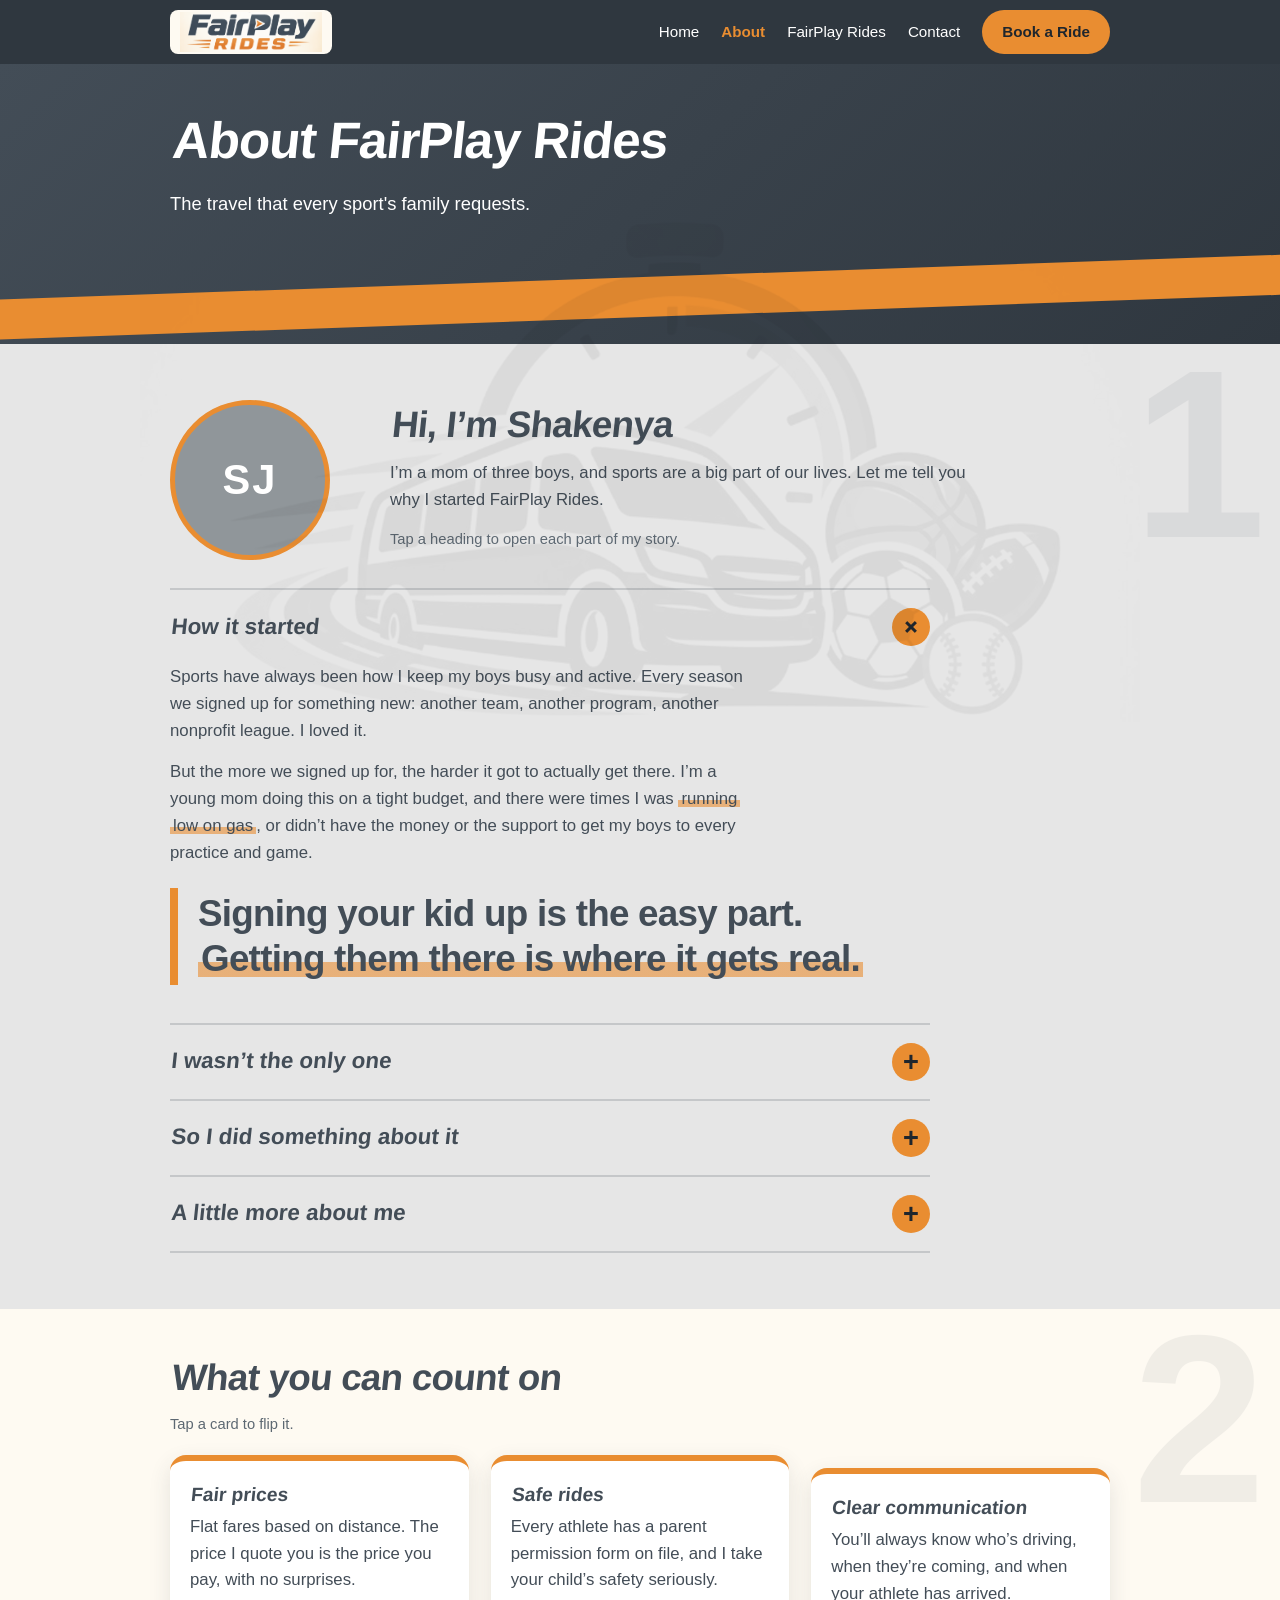
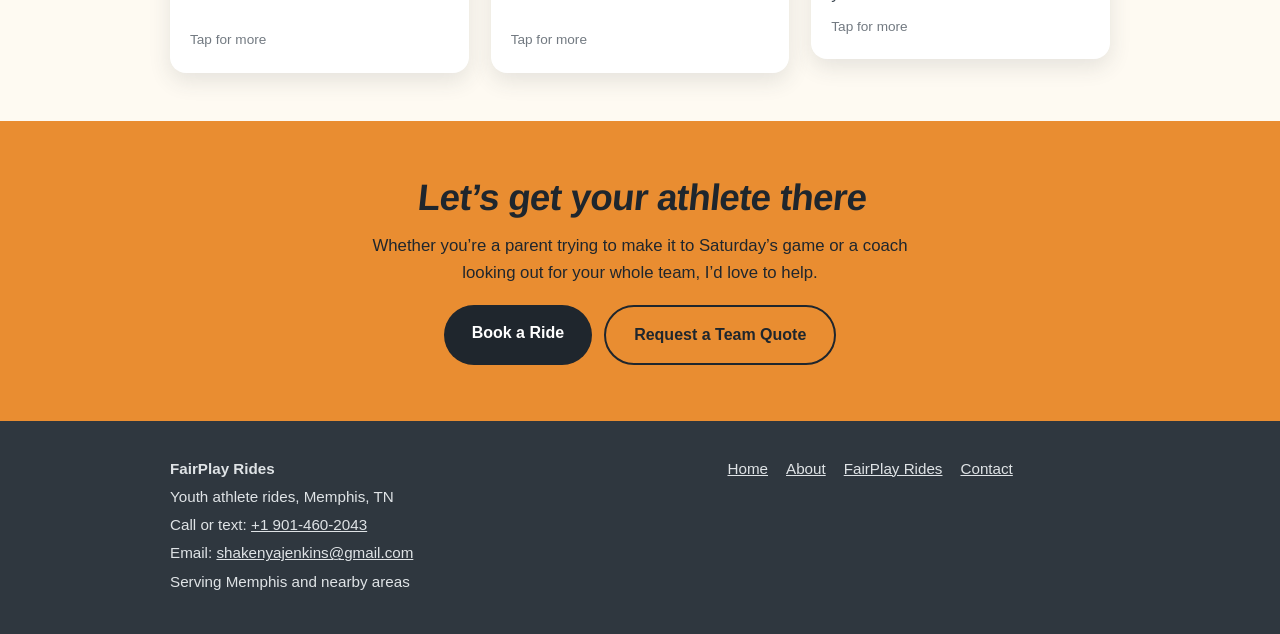
==== commit a03a1f88: "refactor about.html: update hero section text for improved clarity and relevance" ====
--- a/about.html
+++ b/about.html
@@ -37,7 +37,7 @@
 <section class="hero small">
   <div class="wrap">
     <h1>About FairPlay Rides</h1>
-    <p class="sub lead">A mom’s answer to the ride problem every sports family knows.</p>
+    <p class="sub lead">The travel that every sport's family requests.</p>
   </div>
 </section>
 
--- a/styles.css
+++ b/styles.css
@@ -1,29 +1,22 @@
-/* OPTIONAL: use your real Sprite Graffiti font.
-   1. Put your font file (for example SpriteGraffiti.woff2) in this same folder.
-   2. Copy the block below OUTSIDE this comment and match the file name:
-
-   @font-face {
-     font-family: "Sprite Graffiti";
-     src: url("SpriteGraffiti.woff2") format("woff2");
-     font-display: swap;
-   }
-*/
-
-/* COLORS: change a color once here and it updates everywhere */
+/* ==========================================================
+   STYLES.CSS  (one file for every page)
+   Every page links:  styles.css, then branding.css
+   Change a color once in :root and it updates everywhere.
+   ========================================================== */
+
 :root {
-  --blue: #434d57;      /* gray blue: main color */
+  --blue: #434d57;      /* gray blue: main text and color */
   --deep: #2f373f;      /* darker gray blue: dark sections */
   --orange: #e98d31;    /* Game Day Orange: accents and buttons */
-  --gray: #90969a;      /* gray: secondary text */
+  --gray: #90969a;      /* gray: secondary */
   --page: #e6e6e6;      /* light gray page background */
   --card: #fefaf2;      /* light orange cream sections */
   --ink: #1f262d;       /* text on orange buttons */
+  --skew: -6deg;        /* HEADING LEAN: 0deg = straight, -10deg = leans more */
 }
 
 * { box-sizing: border-box; }
 html { scroll-behavior: smooth; scroll-padding-top: 76px; }
-@media (prefers-reduced-motion: reduce) { html { scroll-behavior: auto; } }
-
 body {
   margin: 0;
   background: var(--page);
@@ -32,27 +25,29 @@
   font-size: 1.05rem;
   line-height: 1.6;
 }
-
-/* Headings use Sprite Graffiti if you added it, otherwise a bold fallback */
-h1, h2, h3, .logo {
-  font-family: "Sprite Graffiti", "Trebuchet MS", Verdana, sans-serif;
-  letter-spacing: -0.02em;
-  line-height: 1.15;
-  margin: 0;
-}
-h2 { font-size: clamp(1.6rem, 4.5vw, 2.3rem); margin-bottom: 14px; }
-h3 { font-size: 1.15rem; margin-bottom: 4px; }
 p { margin: 0 0 14px; max-width: 62ch; }
 a { color: inherit; }
 a:focus-visible, button:focus-visible, summary:focus-visible {
   outline: 3px solid var(--orange);
   outline-offset: 3px;
 }
-
 .wrap { max-width: 980px; margin: 0 auto; padding: 0 20px; }
 section { padding: 56px 0; }
 
-/* BUTTONS */
+/* ---------- 2. SLANTED HEADINGS (they lean forward like your logo) ---------- */
+h1, h2, h3 {
+  font-family: "Trebuchet MS", Verdana, sans-serif;
+  letter-spacing: -0.02em;
+  line-height: 1.15;
+  margin: 0;
+  transform: translateX(var(--tx, 0px)) skewX(var(--skew));
+  transform-origin: left bottom;
+}
+h2 { font-size: clamp(1.6rem, 4.5vw, 2.3rem); margin-bottom: 14px; }
+h3 { font-size: 1.15rem; margin-bottom: 4px; }
+.final h1, .final h2 { transform-origin: center bottom; }
+
+/* ---------- BUTTONS ---------- */
 .btn {
   display: inline-block;
   padding: 15px 28px;
@@ -66,17 +61,14 @@
 .btn-outline { border: 2px solid currentColor; }
 .btn-row { display: flex; flex-wrap: wrap; gap: 12px; margin-top: 8px; }
 
-/* HEADER */
-.site-header {
-  position: sticky; top: 0; z-index: 10;
-  background: var(--deep); color: #fff;
-}
-.site-header .wrap {
-  display: flex; align-items: center; justify-content: space-between;
-  min-height: 64px;
-}
-.logo { font-size: 1.5rem; text-decoration: none; letter-spacing: -0.04em; }
-.logo span { color: var(--orange); text-shadow: -2px 2px 0 var(--gray); }
+/* ---------- HEADER AND MENU ---------- */
+.site-header { position: sticky; top: 0; z-index: 10; background: var(--deep); color: #fff; }
+.site-header .wrap { display: flex; align-items: center; justify-content: space-between; min-height: 64px; }
+.logo { display: flex; align-items: center; text-decoration: none; }
+.logo img {
+  display: block; height: 44px; width: auto;       /* your 2logo.png, shape never stretched */
+  background: var(--card); border-radius: 8px; padding: 2px 10px;
+}
 .menu-btn {
   background: none; border: 2px solid rgba(255,255,255,.5); color: #fff;
   border-radius: 8px; padding: 8px 12px; font: inherit; font-size: .95rem; cursor: pointer;
@@ -98,7 +90,7 @@
   #nav a.btn { margin: 0; padding: 10px 20px; }
 }
 
-/* HERO */
+/* ---------- HERO ---------- */
 .hero {
   position: relative; overflow: hidden;
   background: linear-gradient(135deg, var(--blue) 0%, var(--deep) 100%);
@@ -113,44 +105,109 @@
 .hero h1 { font-size: clamp(2.2rem, 8vw, 4rem); max-width: 13em; margin-bottom: 18px; }
 .hero .sub { font-size: 1.15rem; max-width: 34em; margin-bottom: 26px; }
 .hero .help { font-size: .95rem; margin: 18px 0 0; }
-
-/* TRUST STRIP */
-.trust { background: var(--card); padding: 32px 0; }
-.trust .wrap { display: grid; gap: 22px; }
-.trust p { margin: 0; font-size: .97rem; }
-@media (min-width: 760px) {
-  .trust .wrap { grid-template-columns: repeat(3, 1fr); gap: 0; }
-  .trust .wrap > div { padding: 0 24px; border-left: 3px solid var(--orange); }
-  .trust .wrap > div:first-child { padding-left: 0; border-left: 0; }
-}
-
-/* HOW IT WORKS */
-.steps { list-style: none; padding: 0; margin: 22px 0 30px; display: grid; gap: 16px; counter-reset: s; }
-.steps li { counter-increment: s; padding-left: 52px; position: relative; }
-.steps li:before {
-  content: counter(s);
-  position: absolute; left: 0; top: 0;
-  width: 38px; height: 38px; border-radius: 50%;
-  background: var(--blue); color: #fff; font-weight: bold;
-  display: flex; align-items: center; justify-content: center;
-}
-.steps b { display: block; }
-@media (min-width: 760px) { .steps { grid-template-columns: repeat(3, 1fr); gap: 28px; } }
+.hero.small { padding: 48px 0 100px; }
+.hero.small h1 { font-size: clamp(2rem, 7vw, 3.2rem); }
+.lead { font-size: 1.15rem; }
+
+/* ---------- 5. JERSEY NUMBERS (big faded number behind a section) ----------
+   Add class="jersey" to any <section>. The numbers count up by themselves
+   (1, 2, 3 ...). Remove the class from a section to remove its number. */
+main { counter-reset: jersey; }
+.jersey { position: relative; overflow: hidden; counter-increment: jersey; }
+.jersey::before {
+  content: counter(jersey);
+  position: absolute; right: 14px; top: 8px;
+  font-size: clamp(8rem, 30vw, 15rem);
+  font-weight: 900; line-height: .85;
+  color: currentColor; opacity: .07;
+  pointer-events: none; z-index: 0;
+}
+.jersey > .wrap { position: relative; z-index: 1; }
+
+/* ---------- 7. FLIP CARDS ---------- */
+.trust { background: var(--card); padding: 48px 0; }
+.hint { font-size: .92rem; color: #5d6872; margin: 0 0 6px; }
+.flips { display: grid; gap: 16px; margin-top: 18px; }
+@media (min-width: 760px) { .flips { grid-template-columns: repeat(3, 1fr); gap: 22px; } }
+.flip {
+  display: block; width: 100%; padding: 0; border: 0; background: none;
+  font: inherit; color: inherit; text-align: left; cursor: pointer;
+  perspective: 900px;
+}
+.flip-inner { display: grid; transition: transform .6s ease; transform-style: preserve-3d; }
+.flip.is-flipped .flip-inner { transform: rotateY(180deg); }
+.face {
+  grid-area: 1 / 1;
+  display: flex; flex-direction: column; gap: 8px;
+  min-height: 190px; padding: 22px 20px;
+  border-radius: 16px; border-top: 6px solid var(--orange);
+  -webkit-backface-visibility: hidden; backface-visibility: hidden;
+}
+.front { background: #fff; color: var(--blue); box-shadow: 0 8px 22px rgba(47, 55, 63, .12); }
+.back { background: var(--blue); color: #fff; transform: rotateY(180deg); }
+.flip-title { display: block; font-weight: bold; font-size: 1.2rem; line-height: 1.2; transform: skewX(var(--skew)); transform-origin: left bottom; }
+.flip-text { display: block; }
+.flip-hint { display: block; margin-top: auto; font-size: .85rem; opacity: .75; }
+
+/* ---------- HOW IT WORKS: THE ROAD (4) ---------- */
+.road-wrap {
+  --dot: 40px;                    /* size of the numbered stops */
+  --lane: 56px;                   /* space on the left for the road */
+  position: relative;
+  padding-left: var(--lane);
+  counter-reset: stop;
+  margin: 26px 0 34px;
+}
+@media (max-width: 520px) { .road-wrap { --dot: 34px; --lane: 48px; } }
+.road-line {
+  position: absolute;
+  left: calc(var(--dot) / 2 - 2px);
+  top: calc(var(--dot) / 2);
+  bottom: calc(var(--dot) / 2);   /* the road ends at the finish flag */
+  width: 4px;
+  background: repeating-linear-gradient(to bottom, var(--orange) 0 14px, transparent 14px 26px);
+}
+.chapter { position: relative; margin-bottom: 36px; counter-increment: stop; }
+.chapter h3 { font-size: 1.4rem; margin-bottom: 6px; padding-top: 4px; }
+.stop {
+  position: absolute; left: calc(-1 * var(--lane)); top: 0; z-index: 1;
+  width: var(--dot); height: var(--dot); border-radius: 50%;
+  background: var(--blue); color: #fff; border: 3px solid var(--page);
+  display: flex; align-items: center; justify-content: center; font-weight: bold;
+  transition: background .3s, color .3s;
+}
+.stop::before { content: counter(stop); }
+.chapter.reached .stop { background: var(--orange); color: var(--ink); }
+.van {                              /* the van that rides down the road as you scroll */
+  position: absolute; left: calc(var(--dot) / 2); top: 0;
+  width: 26px; height: 48px; margin-left: -13px;
+  z-index: 2; pointer-events: none;
+}
+.van svg { display: block; width: 100%; height: 100%; filter: drop-shadow(0 2px 3px rgba(0,0,0,.25)); }
+.finish { position: relative; height: var(--dot); display: flex; align-items: center; }
+.flag {                              /* checkered finish flag */
+  position: absolute; left: calc(-1 * var(--lane));
+  width: var(--dot); height: var(--dot);
+  border-radius: 8px; border: 3px solid var(--page);
+  background: conic-gradient(var(--deep) 25%, var(--card) 0 50%, var(--deep) 0 75%, var(--card) 0) 0 0 / calc((var(--dot) - 6px) / 2) calc((var(--dot) - 6px) / 2);
+  transition: box-shadow .3s;
+}
+.finish.reached .flag { box-shadow: 0 0 0 3px var(--orange); }
+.finish-text { margin: 0; font-weight: bold; font-size: 1.25rem; letter-spacing: -0.02em; transform: translateX(var(--tx, 0px)) skewX(var(--skew)); transform-origin: left bottom; }
 .serve { border-left: 5px solid var(--orange); padding-left: 18px; }
 
-/* FARE BOARD (pricing) */
+/* ---------- PRICING ---------- */
 .fares { background: var(--deep); color: #fff; }
-.fares h2 { color: #fff; }
 .board { overflow-x: auto; margin: 22px 0 10px; }
 table { width: 100%; min-width: 560px; border-collapse: collapse; }
 th, td { text-align: left; padding: 14px 12px; border-bottom: 1px solid rgba(255,255,255,.18); }
 th { font-weight: normal; color: #c9ced2; font-size: .9rem; }
-td.price { color: var(--orange); font-size: 1.5rem; font-family: "Sprite Graffiti", "Trebuchet MS", Verdana, sans-serif; }
+td.price { color: var(--orange); font-size: 1.5rem; font-weight: bold; }
 .fares ul { padding-left: 20px; margin: 18px 0; max-width: 62ch; }
 .fares li { margin-bottom: 6px; }
 .example { background: rgba(255,255,255,.08); border-radius: 12px; padding: 14px 18px; max-width: 62ch; }
 
-/* SAFETY */
+/* ---------- SAFETY ---------- */
 .safety { background: var(--card); }
 .checks { list-style: none; padding: 0; margin: 18px 0 24px; display: grid; gap: 10px; max-width: 62ch; }
 .checks li { padding-left: 34px; position: relative; }
@@ -160,27 +217,78 @@
   transform: rotate(40deg);
 }
 
-/* TEAMS AND SPONSORS */
+/* ---------- TEAMS AND SPONSORS ---------- */
 .teams { background: var(--blue); color: #fff; }
-.teams h2 { color: #fff; }
-
-/* ABOUT */
-.about .wrap { display: grid; gap: 26px; align-items: center; }
+
+/* ---------- STORY: INTRO + 6. TAP-TO-OPEN PLAYBOOK ---------- */
+.intro { display: grid; gap: 22px; align-items: center; margin-bottom: 28px; }
+@media (min-width: 760px) { .intro { grid-template-columns: 180px 1fr; gap: 40px; } }
 .photo {
   width: 160px; height: 160px; border-radius: 50%; object-fit: cover;
   border: 5px solid var(--orange); display: flex; align-items: center; justify-content: center;
   background: var(--gray); color: #fff; font-size: 2.6rem; font-weight: bold; letter-spacing: 2px;
 }
-.promise { font-weight: bold; }
-@media (min-width: 760px) { .about .wrap { grid-template-columns: 180px 1fr; gap: 40px; } }
-
-/* FAQ */
+.play { border-bottom: 2px solid rgba(67, 77, 87, .2); max-width: 760px; }
+.play:first-of-type { border-top: 2px solid rgba(67, 77, 87, .2); }
+.play summary {
+  list-style: none; cursor: pointer;
+  display: flex; align-items: center; justify-content: space-between; gap: 16px;
+  padding: 18px 0; font-weight: bold; font-size: 1.4rem; line-height: 1.2;
+}
+.play summary::-webkit-details-marker { display: none; }
+.play summary .t { display: block; transform: skewX(var(--skew)); transform-origin: left bottom; }
+.play summary::after {
+  content: "+"; flex: none;
+  width: 38px; height: 38px; border-radius: 50%;
+  background: var(--orange); color: var(--ink);
+  display: flex; align-items: center; justify-content: center;
+  font-size: 1.7rem; line-height: 1; transition: transform .3s;
+}
+.play[open] summary::after { transform: rotate(45deg); }
+.play-body { padding: 0 0 22px; }
+
+/* ---------- 1. PULL QUOTE (one big line per section, orange accent) ---------- */
+.pull {
+  margin: 22px 0 16px;
+  padding: 4px 0 4px 20px;
+  border-left: 8px solid var(--orange);
+  font-family: "Trebuchet MS", Verdana, sans-serif;
+  font-weight: bold;
+  font-size: clamp(1.55rem, 5vw, 2.3rem);
+  line-height: 1.2;
+  letter-spacing: -0.02em;
+  color: var(--blue);
+  max-width: 22em;
+}
+
+/* ---------- 3. HIGHLIGHTER MARKER (orange underline that sweeps in) ----------
+   Wrap a key phrase like this:  <mark class="hl">key phrase</mark> */
+mark.hl {
+  color: inherit;
+  background-color: transparent;
+  background-image: linear-gradient(transparent 58%, rgba(233, 141, 49, .6) 58%, rgba(233, 141, 49, .6) 94%, transparent 94%);
+  background-repeat: no-repeat;
+  background-position: 0 0;
+  background-size: 100% 100%;
+  padding: 0 3px;
+  -webkit-box-decoration-break: clone;
+  box-decoration-break: clone;
+  transition: background-size .9s ease .4s;
+}
+
+/* ---------- 8. SLIDE-IN PARAGRAPHS (only when JavaScript is on) ---------- */
+.reveal { transform: translateX(var(--tx, 0px)); transition: opacity .6s ease, transform .6s ease; }
+h1.reveal, h2.reveal, h3.reveal { transform: translateX(var(--tx, 0px)) skewX(var(--skew)); }
+.js .reveal:not(.in) { opacity: 0; --tx: -22px; }
+.js .reveal:not(.in) mark.hl { background-size: 0% 100%; }
+
+/* ---------- FAQ ---------- */
 .faq { background: var(--card); }
-details { border-bottom: 1px solid #ddd2bd; padding: 14px 0; max-width: 70ch; }
-summary { cursor: pointer; font-weight: bold; }
-details p { margin: 10px 0 0; }
-
-/* FINAL CALL TO ACTION AND FOOTER */
+.faq details { border-bottom: 1px solid #ddd2bd; padding: 14px 0; max-width: 70ch; }
+.faq summary { cursor: pointer; font-weight: bold; }
+.faq details p { margin: 10px 0 0; }
+
+/* ---------- FINAL CALL TO ACTION AND FOOTER ---------- */
 .final { background: var(--orange); color: var(--ink); text-align: center; }
 .final p { margin: 0 auto 18px; }
 .final .btn-row { justify-content: center; }
@@ -192,7 +300,15 @@
 footer ul { list-style: none; padding: 0; margin: 0; display: flex; flex-wrap: wrap; gap: 8px 18px; }
 @media (min-width: 760px) { footer .wrap { grid-template-columns: 1.4fr 1fr; } footer { padding-bottom: 36px; } }
 
-/* STICKY "BOOK A RIDE" BAR (phones only) */
+/* ---------- CONTACT PAGE ---------- */
+.options { display: grid; gap: 22px; margin: 24px 0; }
+.option { border-left: 5px solid var(--orange); padding-left: 18px; }
+.option h3 { margin-bottom: 4px; }
+.option p { margin: 0 0 8px; }
+.big-link { font-size: 1.35rem; font-weight: bold; }
+.note { background: var(--card); border-radius: 12px; padding: 16px 20px; max-width: 62ch; }
+
+/* ---------- STICKY "BOOK A RIDE" BAR (phones only) ---------- */
 .bar { display: none; }
 @media (max-width: 759px) {
   .bar {
@@ -203,15 +319,9 @@
   .btn-row .btn { width: 100%; }
 }
 
-/* EXTRA STYLES FOR THE OTHER PAGES */
-.hero.small { padding: 48px 0 100px; }
-.hero.small h1 { font-size: clamp(2rem, 7vw, 3.2rem); }
-.lead { font-size: 1.15rem; }
-.options { display: grid; gap: 18px; margin: 24px 0; }
-.option { border-left: 5px solid var(--orange); padding-left: 18px; }
-.option h3 { margin-bottom: 2px; }
-.option p { margin: 0 0 8px; }
-.big-link { font-size: 1.35rem; font-weight: bold; }
-.three { display: grid; gap: 22px; margin-top: 20px; }
-@media (min-width: 760px) { .three { grid-template-columns: repeat(3, 1fr); gap: 28px; } }
-.note { background: var(--card); border-radius: 12px; padding: 16px 20px; max-width: 62ch; }+/* ---------- PEOPLE WHO PREFER LESS MOTION: nothing slides, flips, or rolls ---------- */
+@media (prefers-reduced-motion: reduce) {
+  html { scroll-behavior: auto; }
+  *, *::before, *::after { transition: none !important; }
+  .van { display: none; }
+}
--- a/branding.css
+++ b/branding.css
@@ -1,64 +1,21 @@
 /* ==========================================================
-   BRANDING.CSS  (logo and background silhouette)
-   Put this file in the same folder as your pages, next to
-   styles.css, 2logo.png and 3logo.png.
-   Each page needs this line in its <head>, AFTER styles.css:
-   <link rel="stylesheet" href="branding.css">
+   BRANDING.CSS  (background silhouette from 3logo.png)
+   Put 3logo.png in the same folder. Every page links this file.
    ========================================================== */
-
 :root {
-  /* EDIT: how strong the background silhouette is.
-     0.05 = barely there, 0.08 = soft (recommended), 0.15 = bold */
-  --silhouette-strength: 0.11;
+  /* EDIT: how strong the silhouette is. 0.05 = faint, 0.08 = soft, 0.15 = bold */
+  --silhouette-strength: 0.08;
 }
-
-/* ---------- 1. BACKGROUND SILHOUETTE (3logo.png) ----------
-   One big faint copy of the van, stopwatch, and sports balls sits
-   behind the page content on EVERY page that links this file. It stays
-   in place while the page scrolls, and clicks pass right through it.
-   It is turned gray and blended into the page so it reads like a
-   silhouette, not a picture. */
 body::before {
   content: "";
   position: fixed;
   inset: 0;
   z-index: 50;
-  pointer-events: none;
+  pointer-events: none;                 /* clicks pass right through */
   background: url("3logo.png") center / min(96vw, 1000px) auto no-repeat;
   filter: grayscale(1);
-  mix-blend-mode: multiply;     /* the picture's cream background disappears */
+  mix-blend-mode: multiply;             /* the picture's cream background disappears */
   opacity: var(--silhouette-strength);
 }
-
-/* On phones, make the silhouette a little larger so it still shows */
-@media (max-width: 759px) {
-  body::before { background-size: 150vw auto; }
-}
-
-/* Printing: no silhouette */
-@media print {
-  body::before { display: none; }
-}
-
-/* ---------- 2. HOMEPAGE LOGO (2logo.png) ----------
-   The logo image has a cream background, so it sits on a rounded
-   cream plate that looks good on the dark blue hero. */
-.hero-grid { display: grid; gap: 28px; align-items: center; }
-.hero-grid .logo-plate { order: -1; }          /* logo first on phones */
-.logo-plate {
-  background: var(--card);
-  border-radius: 20px;
-  border-top: 8px solid var(--orange);
-  padding: 10px 14px;
-  max-width: 340px;
-  box-shadow: 0 12px 32px rgba(0, 0, 0, .25);
-}
-.logo-plate img {
-  display: block;
-  width: 100%;
-  height: auto;          /* keeps the logo's shape, no stretching */
-}
-@media (min-width: 860px) {
-  .hero-grid { grid-template-columns: 1.15fr 1fr; gap: 48px; }
-  .hero-grid .logo-plate { order: 0; max-width: 440px; justify-self: end; }
-}+@media (max-width: 759px) { body::before { background-size: 150vw auto; } }
+@media print { body::before { display: none; } }
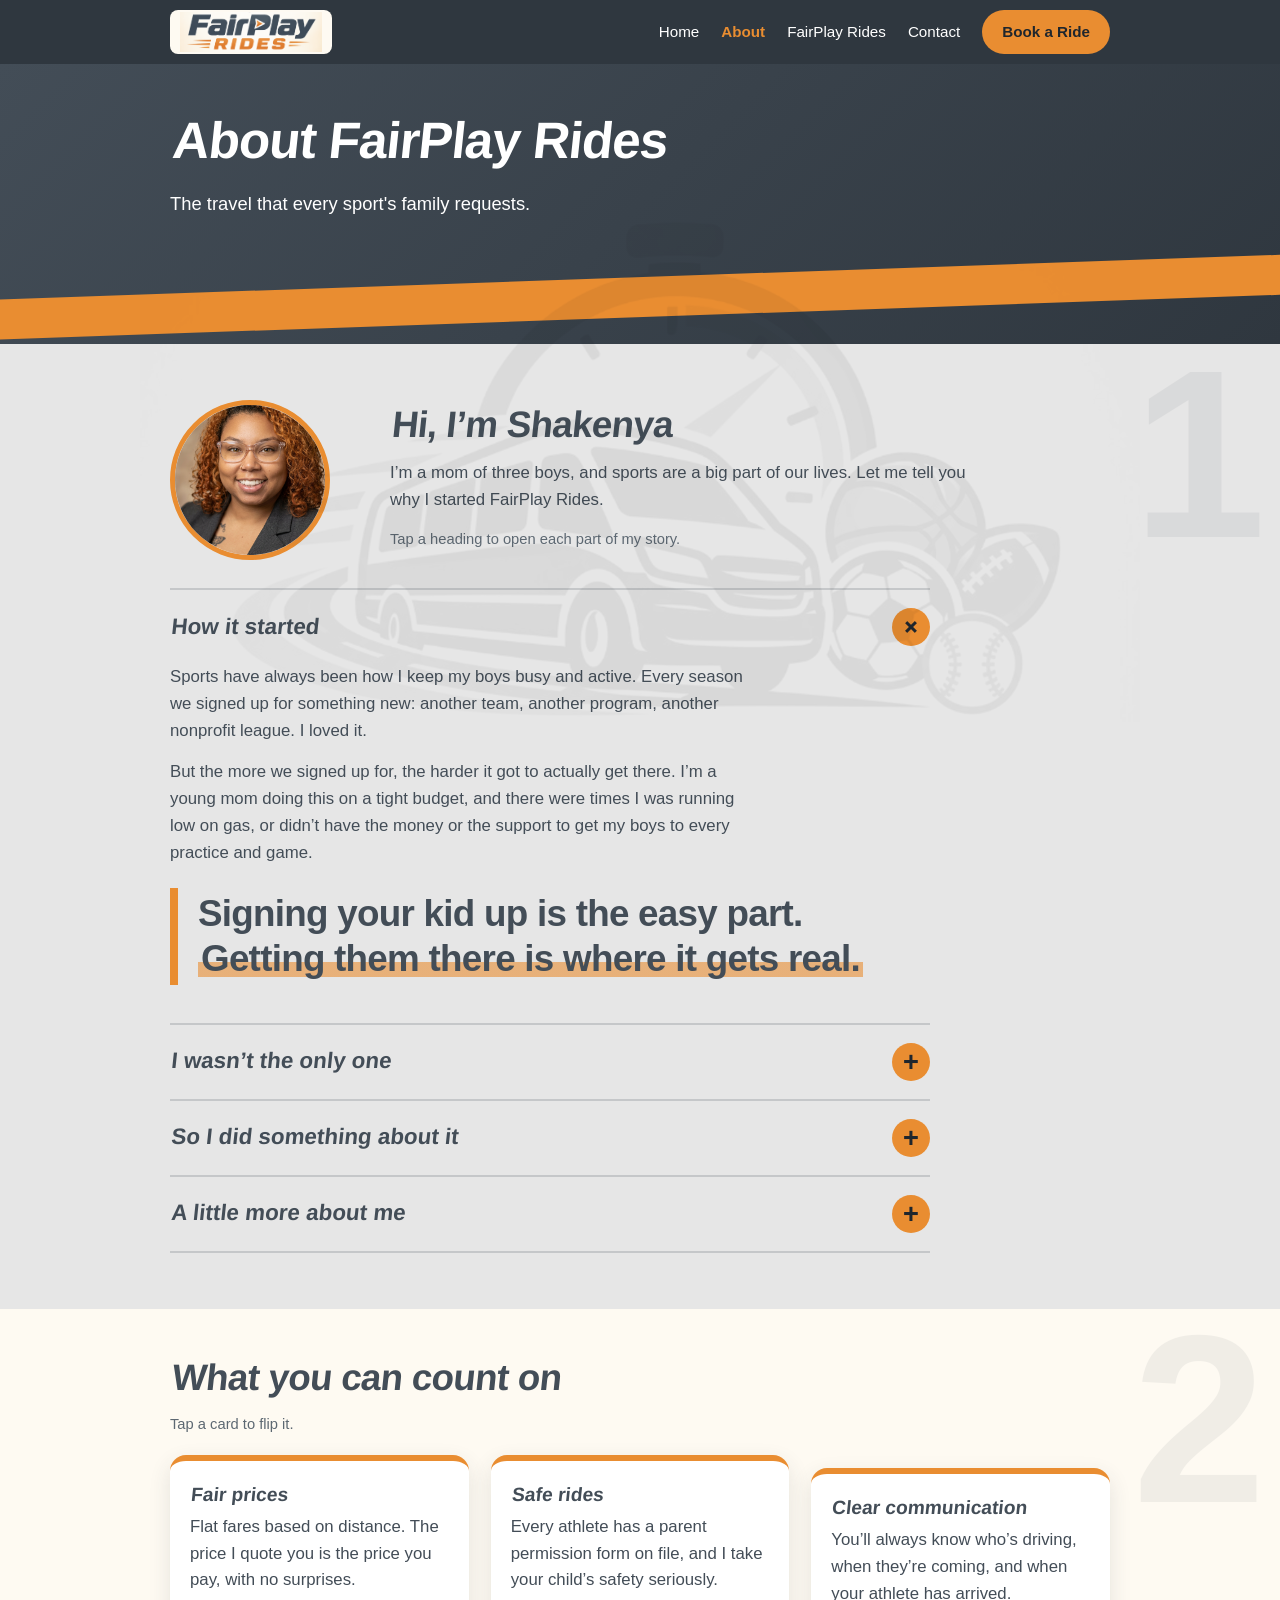
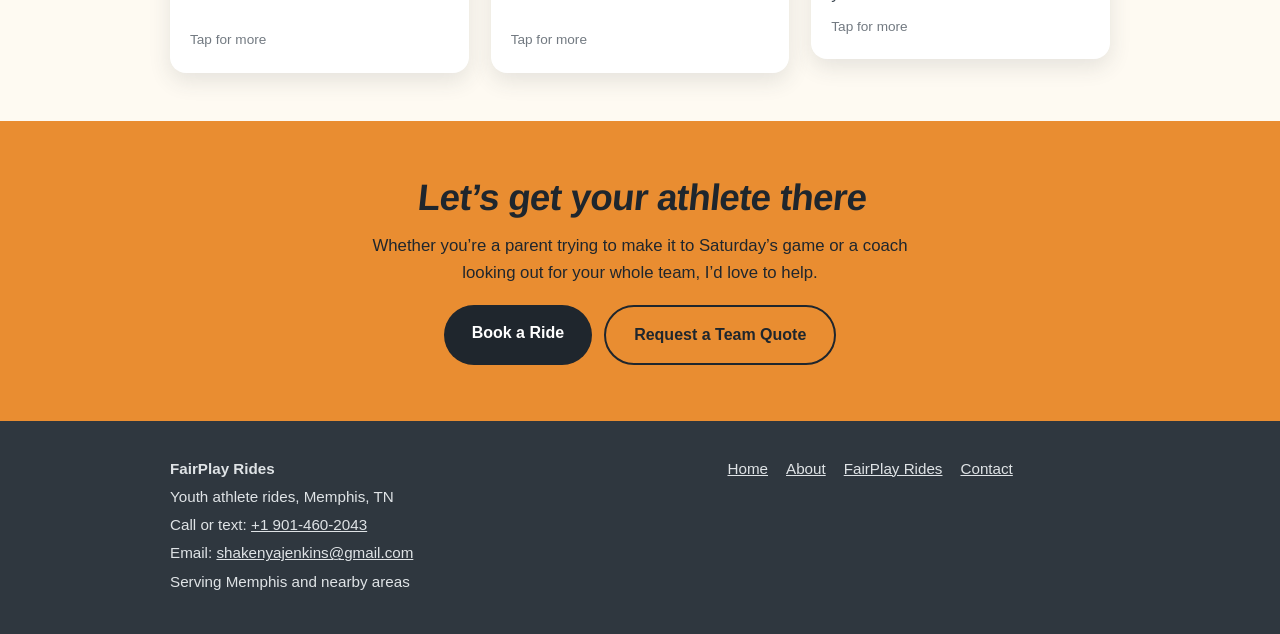
==== commit 4ad69645: "refactor about.html: update photo element and improve text clarity for better readability" ====
--- a/about.html
+++ b/about.html
@@ -47,7 +47,7 @@
       <!-- WHEN your photo is ready: delete the placeholder <div> below and put this line in its place
            (change the file name if yours differs):
            <img class="photo" src="photo.jpg" alt="Photo of Shakenya Jenkins, owner of FairPlay Rides"> -->
-      <div class="photo" role="img" aria-label="Placeholder for Shakenya Jenkins photo">SJ</div>
+      <div><img class="photo" src="photo.jpg.png" alt="Photo of Shakenya Jenkins, owner of FairPlay Rides"></div>
       <div>
         <h2 class="reveal">Hi, I’m Shakenya</h2>
         <p>I’m a mom of three boys, and sports are a big part of our lives. Let me tell you why I started FairPlay Rides.</p>
@@ -59,7 +59,7 @@
         <summary><span class="t">How it started</span></summary>
         <div class="play-body">
           <p class="reveal">Sports have always been how I keep my boys busy and active. Every season we signed up for something new: another team, another program, another nonprofit league. I loved it.</p>
-          <p class="reveal">But the more we signed up for, the harder it got to actually get there. I’m a young mom doing this on a tight budget, and there were times I was <mark class="hl">running low on gas</mark>, or didn’t have the money or the support to get my boys to every practice and game.</p>
+          <p class="reveal">But the more we signed up for, the harder it got to actually get there. I’m a young mom doing this on a tight budget, and there were times I was running low on gas, or didn’t have the money or the support to get my boys to every practice and game.</p>
           <blockquote class="pull reveal">Signing your kid up is the easy part. <mark class="hl">Getting them there is where it gets real.</mark></blockquote>
           <!-- OPTIONAL: add one true moment here, like a game you almost missed, as a new <p class="reveal"> paragraph.
                A real detail builds more trust than anything else on this page. -->
@@ -68,21 +68,21 @@
       <details class="play">
         <summary><span class="t">I wasn’t the only one</span></summary>
         <div class="play-body">
-          <p class="reveal">Once I started paying attention, I realized other parents were dealing with the same thing: juggling work, other kids, and a gas gauge. And coaches and nonprofit organizations were out there working hard to <mark class="hl">give kids a place to play</mark>.</p>
+          <p class="reveal">Once I started paying attention, I realized other parents were dealing with the same thing: juggling work, other kids, and a gas gauge. While coaches and nonprofit organizations were out there working hard to give kids a place to play.</p>
           <blockquote class="pull reveal">I thought, <mark class="hl">what if getting there didn’t have to be the hard part?</mark></blockquote>
         </div>
       </details>
       <details class="play">
         <summary><span class="t">So I did something about it</span></summary>
         <div class="play-body">
-          <p class="reveal">FairPlay Rides gives young athletes <mark class="hl">safe, affordable rides</mark> to practices, games, and tournaments across Memphis. Parents book the rides they need. Coaches and nonprofits can set up rides for their whole team.</p>
+          <p class="reveal">FairPlay Rides gives young athletes transportation to practices, games, and tournaments across Memphis. Parents book the rides they need. Coaches and nonprofits can set up rides for their whole team.</p>
           <blockquote class="pull reveal">The goal is simple: <mark class="hl">no kid misses out because of a ride.</mark></blockquote>
         </div>
       </details>
       <details class="play">
         <summary><span class="t">A little more about me</span></summary>
         <div class="play-body">
-          <p class="reveal">Before FairPlay Rides, I spent years in customer service, including handling escalated calls as a consumer advocate. That job taught me to <mark class="hl">listen well and stay calm when plans change</mark>.</p>
+          <p class="reveal">Before FairPlay Rides, I spent years in customer service, including handling escalated calls and irrational customers. Those positions taught me to listen well and stay calm when plans change.</p>
           <blockquote class="pull reveal">Treat people <mark class="hl">the way I’d want to be treated.</mark></blockquote>
           <p class="reveal">That’s how I run FairPlay Rides, too.</p>
         </div>
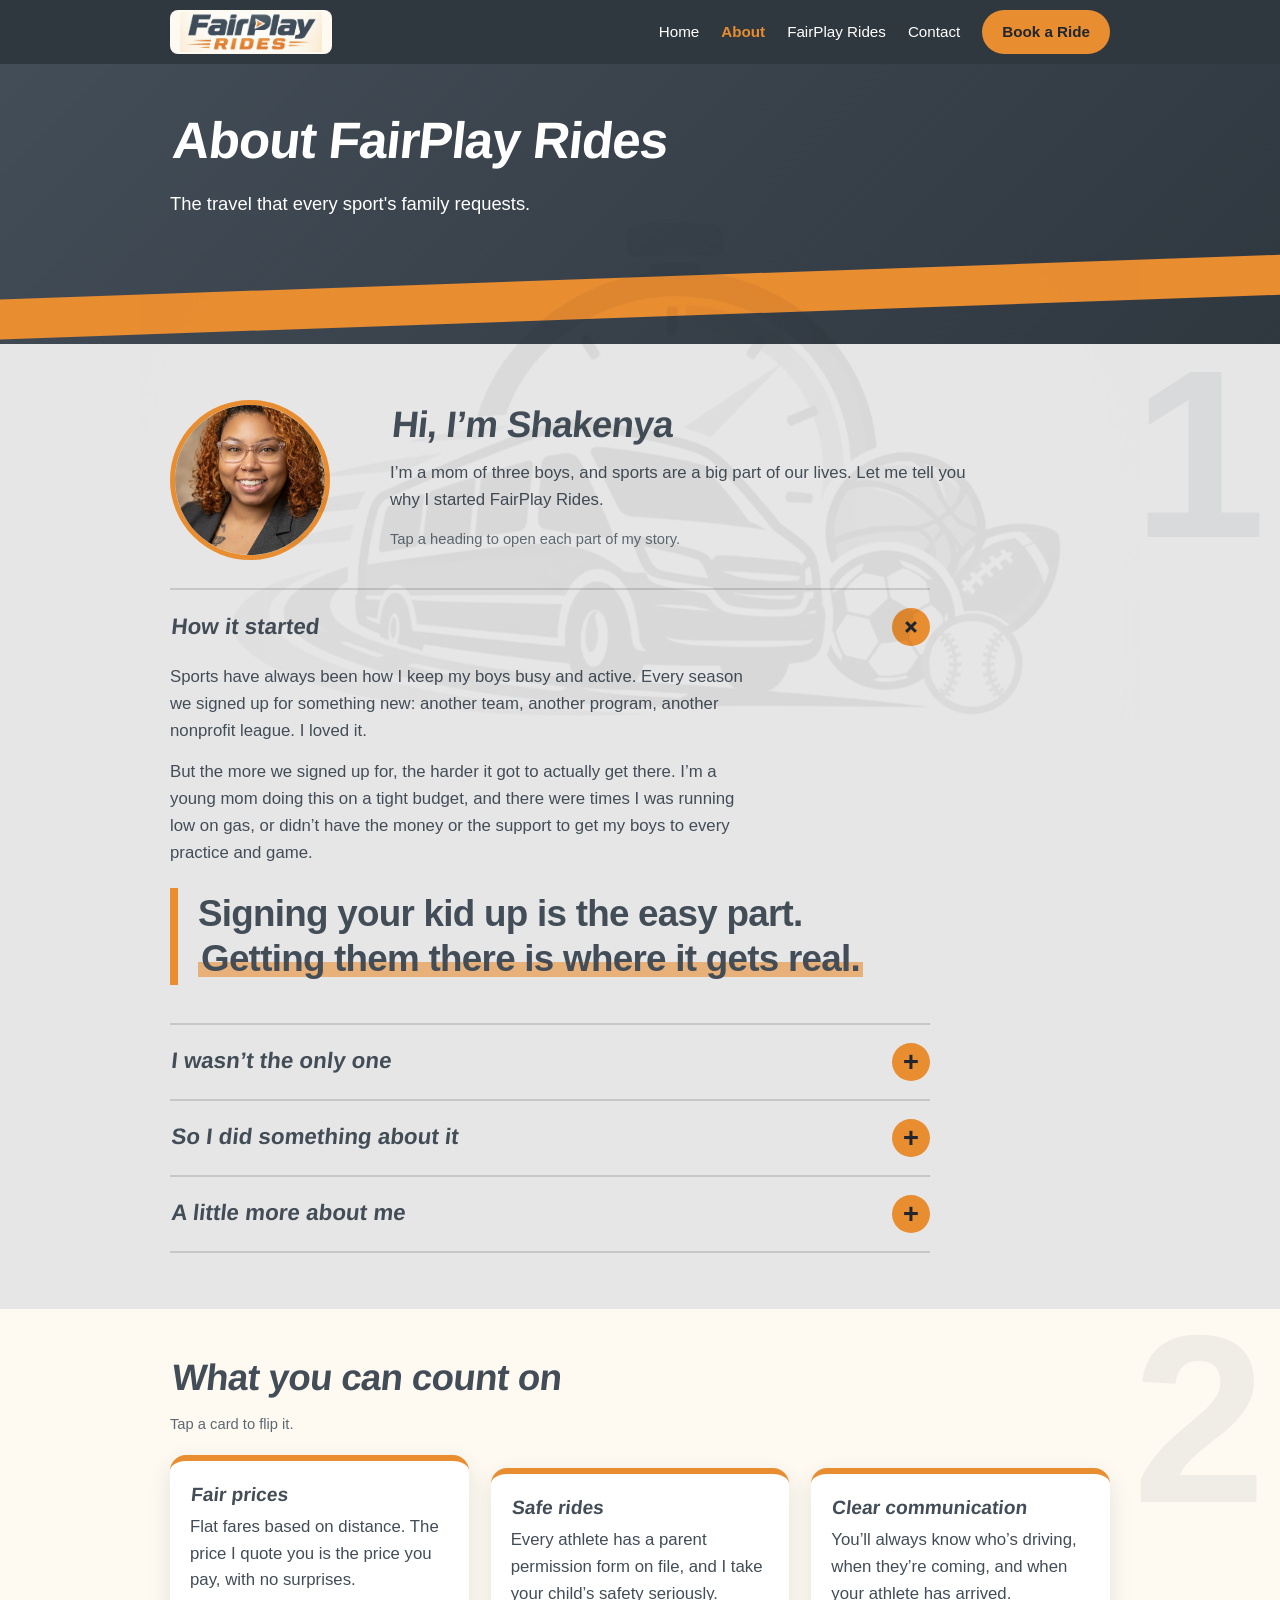
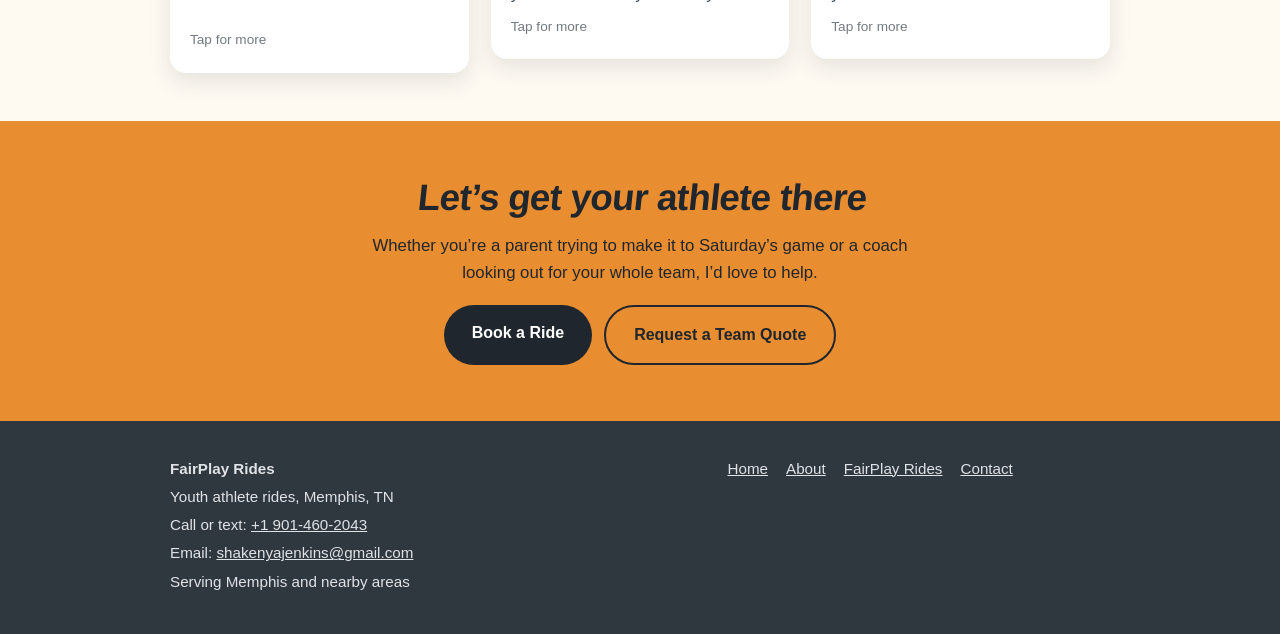
==== commit bbb44d76: "refactor about.html and index.html: improve text clarity and conciseness in flip card details" ====
--- a/about.html
+++ b/about.html
@@ -106,7 +106,7 @@
       <button type="button" class="flip" aria-pressed="false">
         <span class="flip-inner">
           <span class="face front"><span class="flip-title">Safe rides</span><span class="flip-text">Every athlete has a parent permission form on file, and I take your child’s safety seriously.</span><span class="flip-hint">Tap for more</span></span>
-          <span class="face back"><span class="flip-title">The details</span><span class="flip-text">Every athlete needs a parent permission form before riding. Younger riders can use booster seats.</span><span class="flip-hint">Tap to flip back</span></span>
+          <span class="face back"><span class="flip-title">The details</span><span class="flip-text">Every athlete needs a parent permission form before riding.</span><span class="flip-hint">Tap to flip back</span></span>
         </span>
       </button>
       <button type="button" class="flip" aria-pressed="false">
